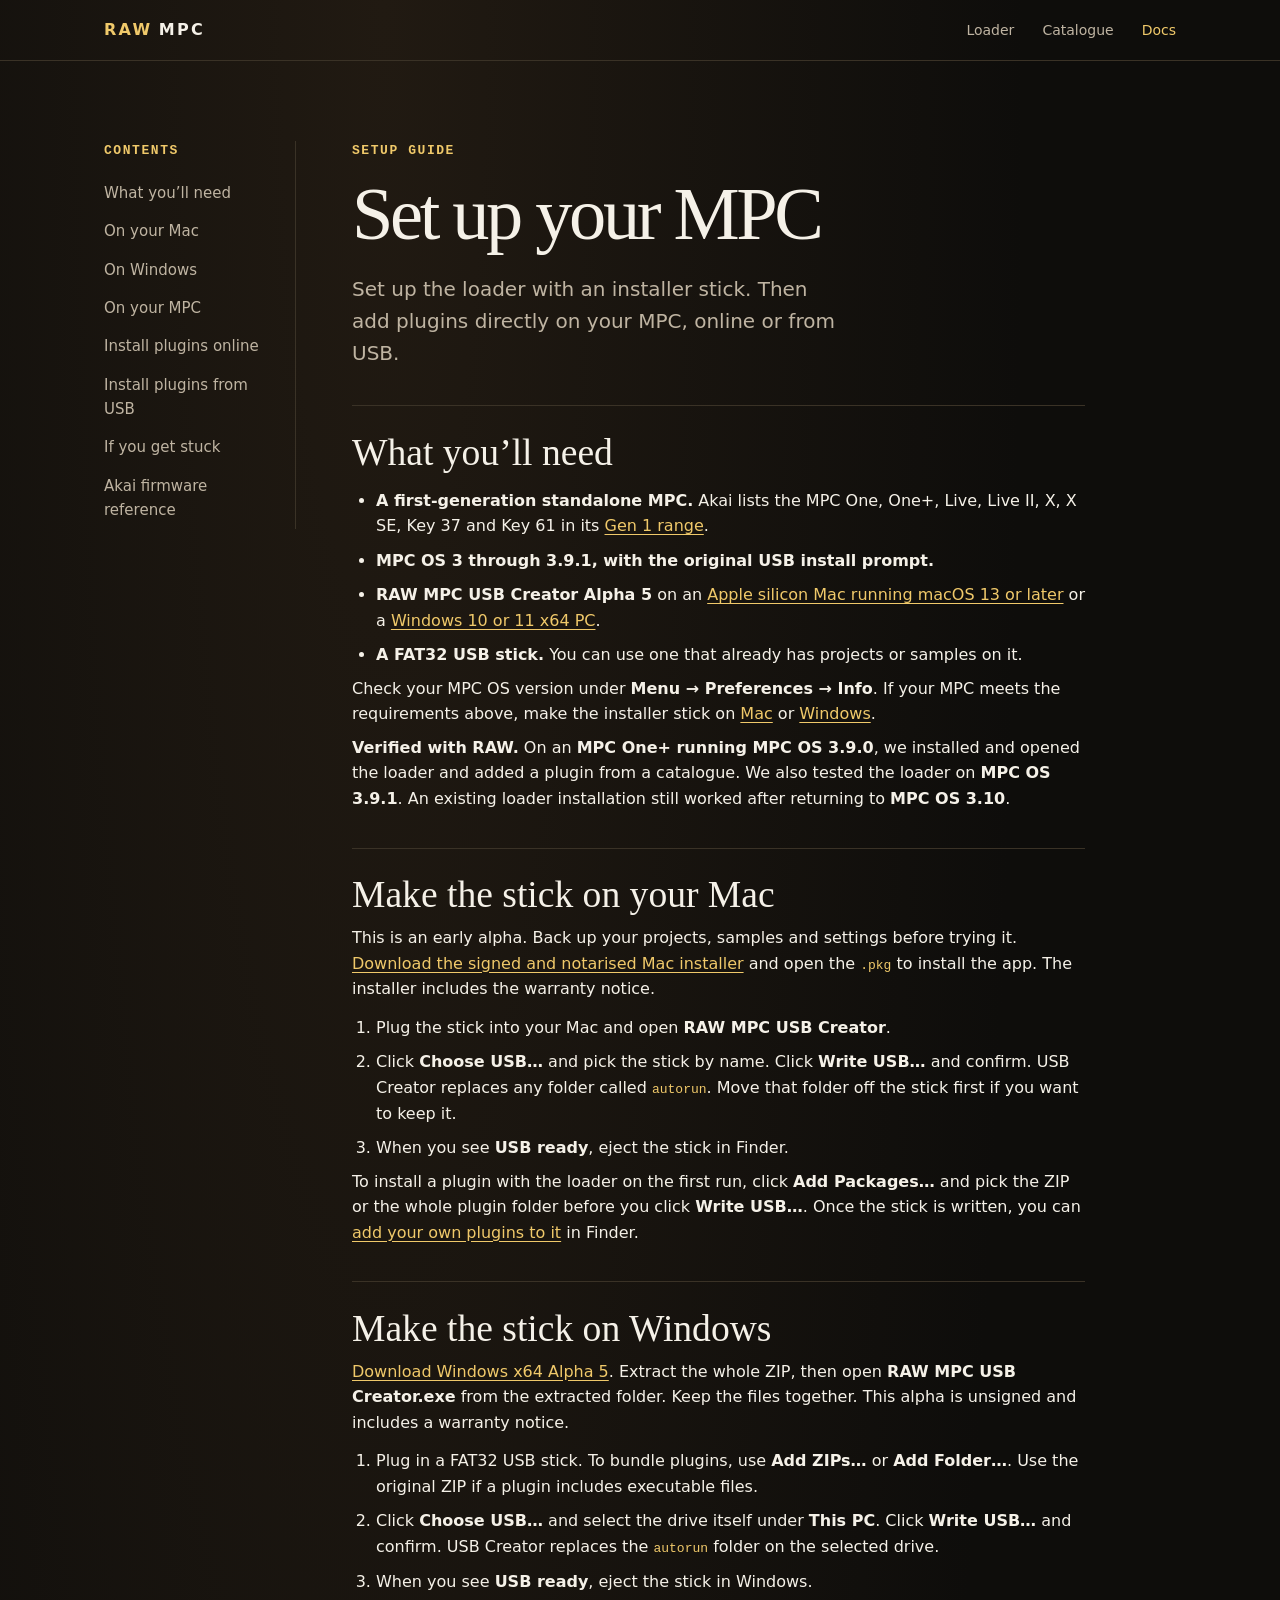
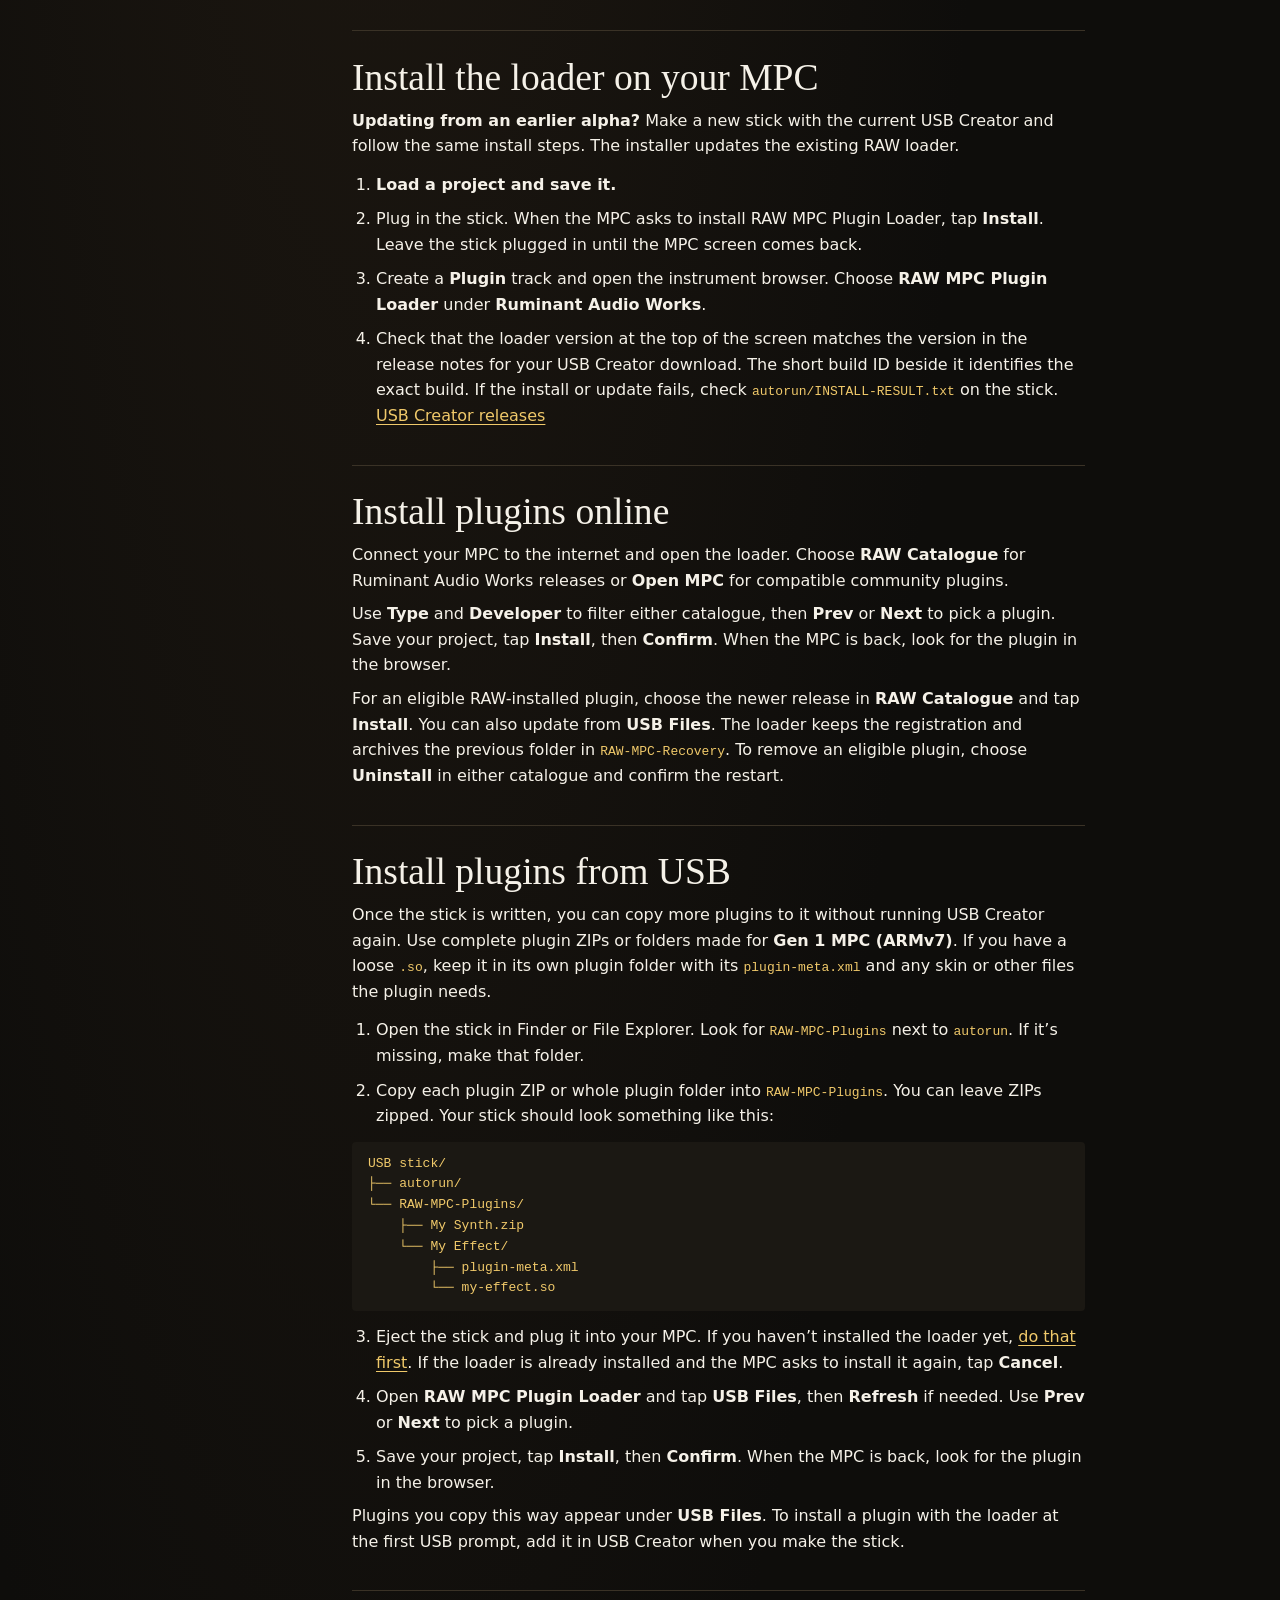
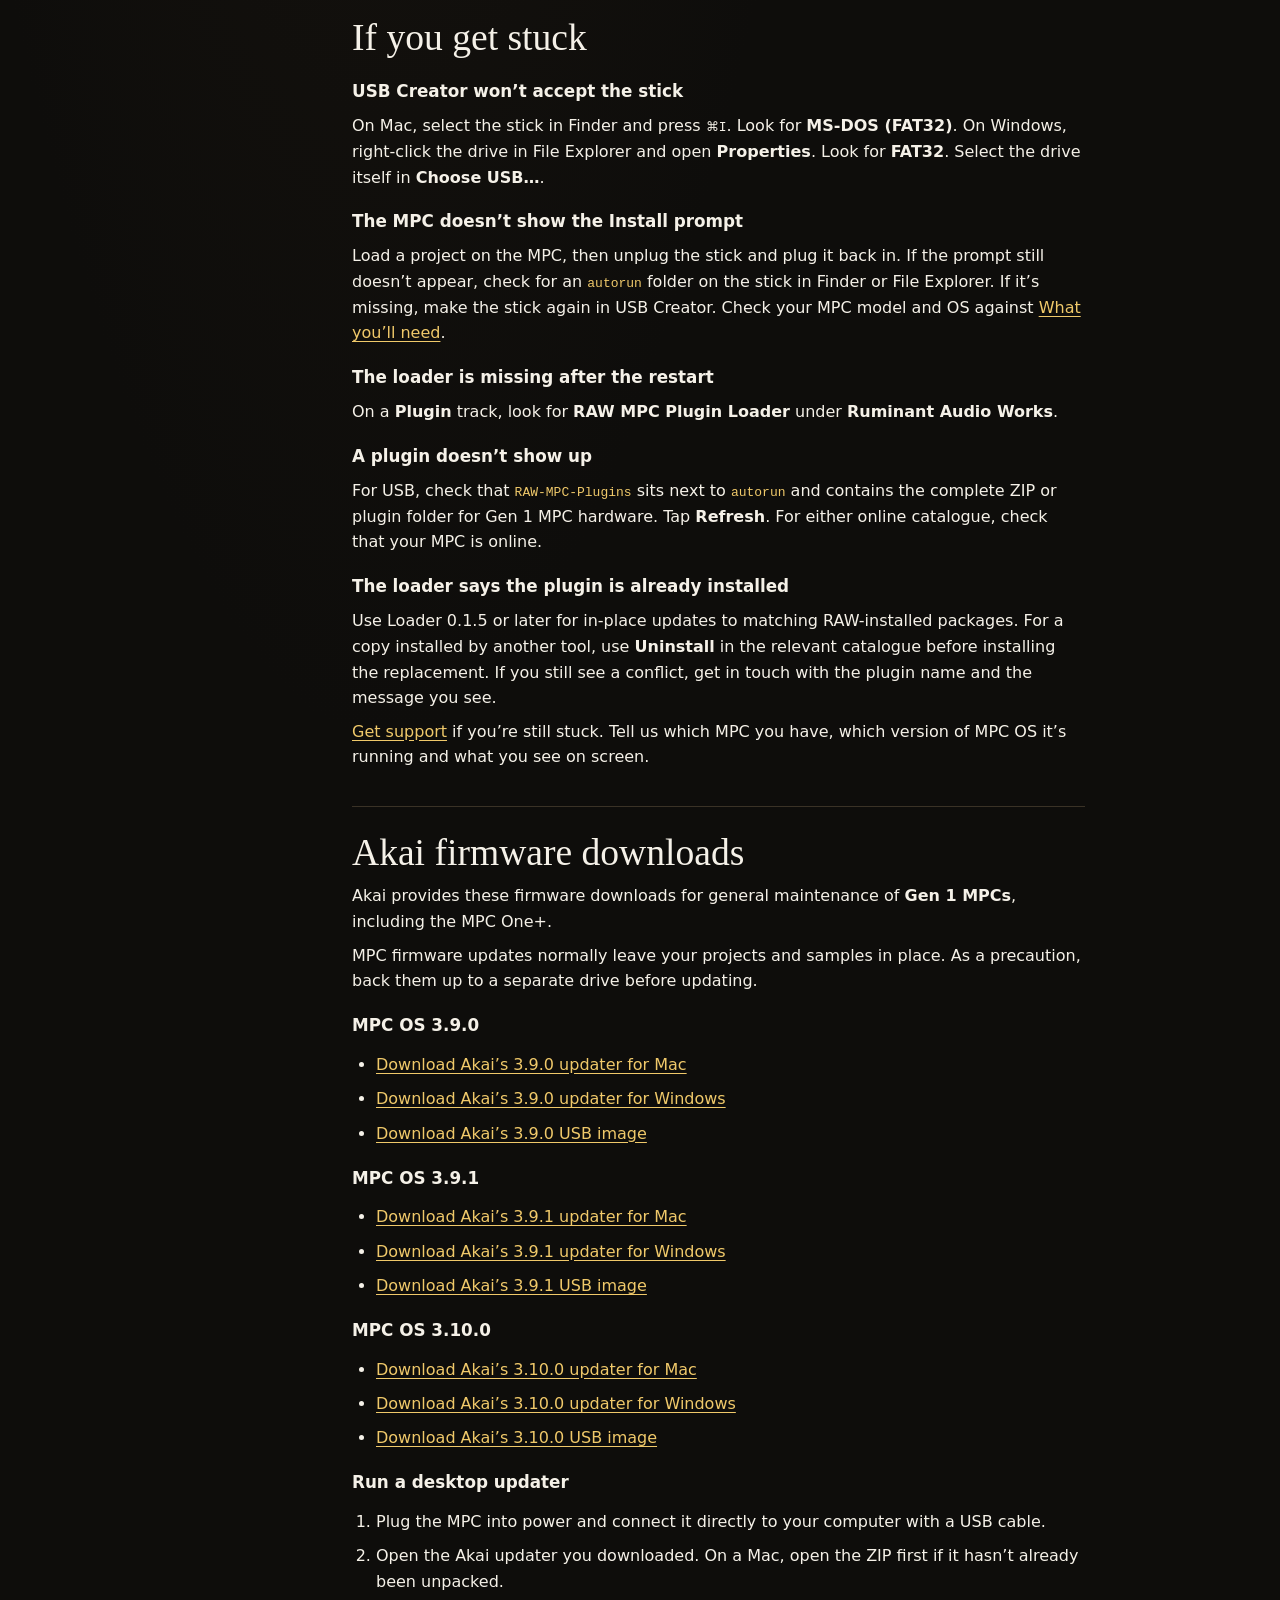
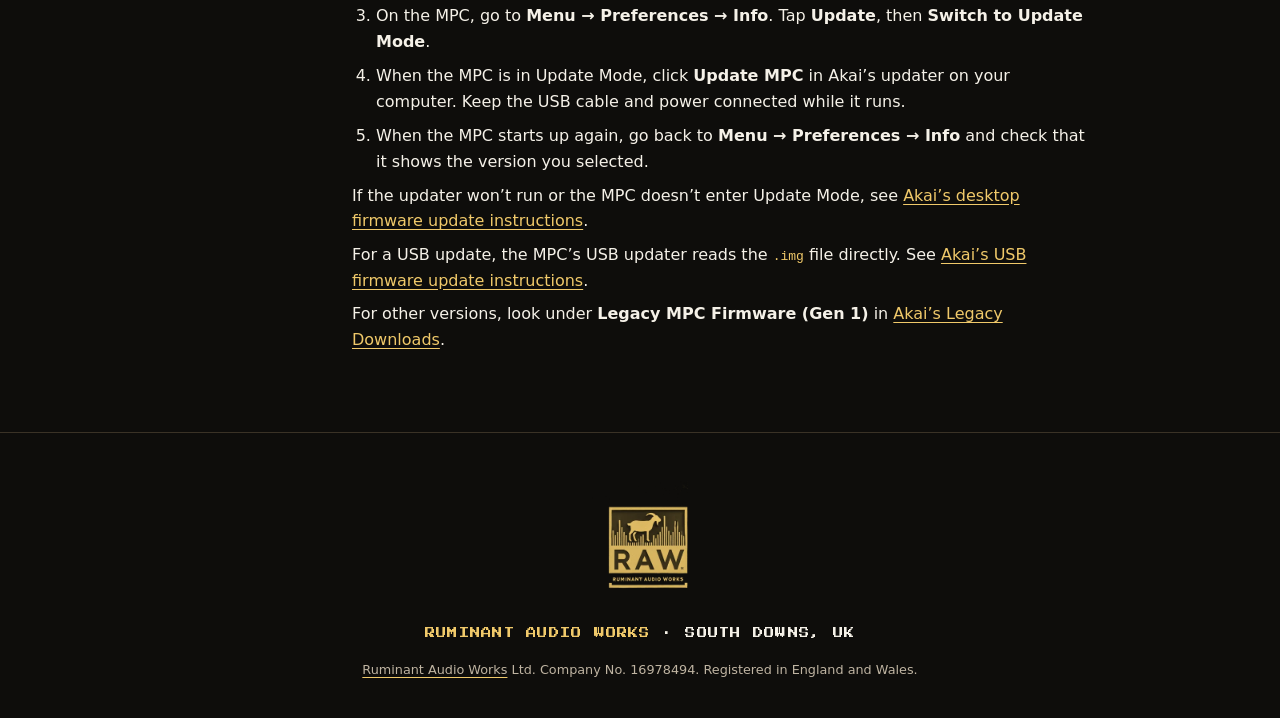
==== docs/index.html @ 54a2736f "Publish USB Creator Alpha 5 and Vintage Vocoder Alpha 3" ====
<!doctype html>
<html lang="en-GB">
<head>
  <meta charset="utf-8">
  <meta name="viewport" content="width=device-width, initial-scale=1">
  <meta name="description" content="Prepare a USB stick, install the RAW MPC Plugin Loader and add plugins on your standalone MPC.">
  <title>MPC Setup Guide · Ruminant Audio Works</title>
  <link rel="stylesheet" href="../styles.css">
</head>
<body>
  <a class="skip-link" href="#main">Skip to content</a>
  <header class="site-header">
    <div class="wrap header-inner">
      <a class="wordmark" href="../" aria-label="RAW MPC home"><span>RAW</span> MPC</a>
      <nav aria-label="Main navigation">
        <a href="../#loader">Loader</a>
        <a href="../#catalogue">Catalogue</a>
        <a href="./" aria-current="page">Docs</a>
      </nav>
    </div>
  </header>

  <main class="wrap guide" id="main" tabindex="-1">
    <header class="guide-intro">
      <p class="eyebrow">Setup guide</p>
      <h1>Set up your MPC</h1>
      <p class="intro-copy">Set up the loader with an installer stick. Then add plugins directly on your MPC, online or from USB.</p>
    </header>

    <nav class="guide-contents" aria-labelledby="contents-title">
      <p class="eyebrow" id="contents-title">Contents</p>
      <ul>
        <li><a href="#before-you-start">What you’ll need</a></li>
        <li><a href="#prepare-usb">On your Mac</a></li>
        <li><a href="#prepare-windows">On Windows</a></li>
        <li><a href="#install-loader">On your MPC</a></li>
        <li><a href="#add-plugins">Install plugins online</a></li>
        <li><a href="#add-own-plugins">Install plugins from USB</a></li>
        <li><a href="#troubleshooting">If you get stuck</a></li>
        <li><a href="#akai-firmware">Akai firmware reference</a></li>
      </ul>
    </nav>

    <div class="guide-content">
      <section class="guide-section" id="before-you-start" aria-labelledby="before-title">
        <h2 id="before-title">What you’ll need</h2>
        <ul>
          <li><strong>A first-generation standalone MPC.</strong> Akai lists the MPC One, One+, Live, Live II, X, X SE, Key 37 and Key 61 in its <a href="https://www.akaipro.com/downloads-and-support/downloads/?legacy=true">Gen 1 range</a>.</li>
          <li><strong>MPC OS 3 through 3.9.1, with the original USB install prompt.</strong></li>
          <li><strong>RAW MPC USB Creator Alpha 5</strong> on an <a href="#prepare-usb">Apple silicon Mac running macOS 13 or later</a> or a <a href="#prepare-windows">Windows 10 or 11 x64 PC</a>.</li>
          <li><strong>A FAT32 USB stick.</strong> You can use one that already has projects or samples on it.</li>
        </ul>
        <p>Check your MPC OS version under <strong>Menu → Preferences → Info</strong>. If your MPC meets the requirements above, make the installer stick on <a href="#prepare-usb">Mac</a> or <a href="#prepare-windows">Windows</a>.</p>
        <p><strong>Verified with RAW.</strong> On an <strong>MPC One+ running MPC OS 3.9.0</strong>, we installed and opened the loader and added a plugin from a catalogue. We also tested the loader on <strong>MPC OS 3.9.1</strong>. An existing loader installation still worked after returning to <strong>MPC OS 3.10</strong>.</p>
      </section>

      <section class="guide-section" id="prepare-usb" aria-labelledby="prepare-title">
        <h2 id="prepare-title">Make the stick on your Mac</h2>
        <p>This is an early alpha. Back up your projects, samples and settings before trying it. <a href="https://github.com/taylormadeapps/raw-mpc-catalogue/releases/download/usb-creator-v0.1.0-alpha.5/RAW-MPC-USB-Creator-0.1.0-alpha.5-macOS-arm64.pkg">Download the signed and notarised Mac installer</a> and open the <code>.pkg</code> to install the app. The installer includes the warranty notice.</p>
        <ol>
          <li>Plug the stick into your Mac and open <strong>RAW MPC USB Creator</strong>.</li>
          <li>Click <strong>Choose USB…</strong> and pick the stick by name. Click <strong>Write USB…</strong> and confirm. USB Creator replaces any folder called <code>autorun</code>. Move that folder off the stick first if you want to keep it.</li>
          <li>When you see <strong>USB ready</strong>, eject the stick in Finder.</li>
        </ol>
        <p>To install a plugin with the loader on the first run, click <strong>Add Packages…</strong> and pick the ZIP or the whole plugin folder before you click <strong>Write USB…</strong>. Once the stick is written, you can <a href="#add-own-plugins">add your own plugins to it</a> in Finder.</p>
      </section>

      <section class="guide-section" id="prepare-windows" aria-labelledby="windows-title">
        <h2 id="windows-title">Make the stick on Windows</h2>
        <p><a href="https://github.com/taylormadeapps/raw-mpc-catalogue/releases/download/usb-creator-v0.1.0-alpha.5/RAW-MPC-USB-Creator-0.1.0-alpha.5-windows-x64.zip">Download Windows x64 Alpha 5</a>. Extract the whole ZIP, then open <strong>RAW MPC USB Creator.exe</strong> from the extracted folder. Keep the files together. This alpha is unsigned and includes a warranty notice.</p>
        <ol>
          <li>Plug in a FAT32 USB stick. To bundle plugins, use <strong>Add ZIPs…</strong> or <strong>Add Folder…</strong>. Use the original ZIP if a plugin includes executable files.</li>
          <li>Click <strong>Choose USB…</strong> and select the drive itself under <strong>This PC</strong>. Click <strong>Write USB…</strong> and confirm. USB Creator replaces the <code>autorun</code> folder on the selected drive.</li>
          <li>When you see <strong>USB ready</strong>, eject the stick in Windows.</li>
        </ol>
      </section>

      <section class="guide-section" id="install-loader" aria-labelledby="install-title">
        <h2 id="install-title">Install the loader on your MPC</h2>
        <p><strong>Updating from an earlier alpha?</strong> Make a new stick with the current USB Creator and follow the same install steps. The installer updates the existing RAW loader.</p>
        <ol>
          <li><strong>Load a project and save it.</strong></li>
          <li>Plug in the stick. When the MPC asks to install RAW MPC Plugin Loader, tap <strong>Install</strong>. Leave the stick plugged in until the MPC screen comes back.</li>
          <li>Create a <strong>Plugin</strong> track and open the instrument browser. Choose <strong>RAW MPC Plugin Loader</strong> under <strong>Ruminant Audio Works</strong>.</li>
          <li>Check that the loader version at the top of the screen matches the version in the release notes for your USB Creator download. The short build ID beside it identifies the exact build. If the install or update fails, check <code>autorun/INSTALL-RESULT.txt</code> on the stick. <a href="https://github.com/taylormadeapps/raw-mpc-catalogue/releases">USB Creator releases</a></li>
        </ol>
      </section>

      <section class="guide-section" id="add-plugins" aria-labelledby="plugins-title">
        <h2 id="plugins-title">Install plugins online</h2>
        <p>Connect your MPC to the internet and open the loader. Choose <strong>RAW Catalogue</strong> for Ruminant Audio Works releases or <strong>Open MPC</strong> for compatible community plugins.</p>
        <p>Use <strong>Type</strong> and <strong>Developer</strong> to filter either catalogue, then <strong>Prev</strong> or <strong>Next</strong> to pick a plugin. Save your project, tap <strong>Install</strong>, then <strong>Confirm</strong>. When the MPC is back, look for the plugin in the browser.</p>
        <p>For an eligible RAW-installed plugin, choose the newer release in <strong>RAW Catalogue</strong> and tap <strong>Install</strong>. You can also update from <strong>USB Files</strong>. The loader keeps the registration and archives the previous folder in <code>RAW-MPC-Recovery</code>. To remove an eligible plugin, choose <strong>Uninstall</strong> in either catalogue and confirm the restart.</p>
      </section>

      <section class="guide-section" id="add-own-plugins" aria-labelledby="own-plugins-title">
        <h2 id="own-plugins-title">Install plugins from USB</h2>
        <p>Once the stick is written, you can copy more plugins to it without running USB Creator again. Use complete plugin ZIPs or folders made for <strong>Gen 1 MPC (ARMv7)</strong>. If you have a loose <code>.so</code>, keep it in its own plugin folder with its <code>plugin-meta.xml</code> and any skin or other files the plugin needs.</p>
        <ol>
          <li>Open the stick in Finder or File Explorer. Look for <code>RAW-MPC-Plugins</code> next to <code>autorun</code>. If it’s missing, make that folder.</li>
          <li>Copy each plugin ZIP or whole plugin folder into <code>RAW-MPC-Plugins</code>. You can leave ZIPs zipped. Your stick should look something like this:</li>
        </ol>
        <pre><code>USB stick/
├── autorun/
└── RAW-MPC-Plugins/
    ├── My Synth.zip
    └── My Effect/
        ├── plugin-meta.xml
        └── my-effect.so</code></pre>
        <ol start="3">
          <li>Eject the stick and plug it into your MPC. If you haven’t installed the loader yet, <a href="#install-loader">do that first</a>. If the loader is already installed and the MPC asks to install it again, tap <strong>Cancel</strong>.</li>
          <li>Open <strong>RAW MPC Plugin Loader</strong> and tap <strong>USB Files</strong>, then <strong>Refresh</strong> if needed. Use <strong>Prev</strong> or <strong>Next</strong> to pick a plugin.</li>
          <li>Save your project, tap <strong>Install</strong>, then <strong>Confirm</strong>. When the MPC is back, look for the plugin in the browser.</li>
        </ol>
        <p>Plugins you copy this way appear under <strong>USB Files</strong>. To install a plugin with the loader at the first USB prompt, add it in USB Creator when you make the stick.</p>
      </section>

      <section class="guide-section" id="troubleshooting" aria-labelledby="troubleshooting-title">
        <h2 id="troubleshooting-title">If you get stuck</h2>
        <h3>USB Creator won’t accept the stick</h3>
        <p>On Mac, select the stick in Finder and press <kbd>⌘I</kbd>. Look for <strong>MS-DOS (FAT32)</strong>. On Windows, right-click the drive in File Explorer and open <strong>Properties</strong>. Look for <strong>FAT32</strong>. Select the drive itself in <strong>Choose USB…</strong>.</p>
        <h3>The MPC doesn’t show the Install prompt</h3>
        <p>Load a project on the MPC, then unplug the stick and plug it back in. If the prompt still doesn’t appear, check for an <code>autorun</code> folder on the stick in Finder or File Explorer. If it’s missing, make the stick again in USB Creator. Check your MPC model and OS against <a href="#before-you-start">What you’ll need</a>.</p>
        <h3>The loader is missing after the restart</h3>
        <p>On a <strong>Plugin</strong> track, look for <strong>RAW MPC Plugin Loader</strong> under <strong>Ruminant Audio Works</strong>.</p>
        <h3>A plugin doesn’t show up</h3>
        <p>For USB, check that <code>RAW-MPC-Plugins</code> sits next to <code>autorun</code> and contains the complete ZIP or plugin folder for Gen 1 MPC hardware. Tap <strong>Refresh</strong>. For either online catalogue, check that your MPC is online.</p>
        <h3>The loader says the plugin is already installed</h3>
        <p>Use Loader 0.1.5 or later for in-place updates to matching RAW-installed packages. For a copy installed by another tool, use <strong>Uninstall</strong> in the relevant catalogue before installing the replacement. If you still see a conflict, get in touch with the plugin name and the message you see.</p>
        <p><a href="../#community">Get support</a> if you’re still stuck. Tell us which MPC you have, which version of MPC OS it’s running and what you see on screen.</p>
      </section>

      <section class="guide-section" id="akai-firmware" aria-labelledby="firmware-title">
        <h2 id="firmware-title">Akai firmware downloads</h2>
        <p>Akai provides these firmware downloads for general maintenance of <strong>Gen 1 MPCs</strong>, including the MPC One+.</p>
        <p>MPC firmware updates normally leave your projects and samples in place. As a precaution, back them up to a separate drive before updating.</p>

        <h3>MPC OS 3.9.0</h3>
        <ul>
          <li><a href="https://cdn.inmusicbrands.com/Software/15JM26PSBC/MPC%20%28Gen%201%29%203.9.0%20Updater.app.zip">Download Akai’s 3.9.0 updater for Mac</a></li>
          <li><a href="https://cdn.inmusicbrands.com/Software/15JM26PSBC/MPC%20%28Gen%201%29%203.9.0%20Updater.exe">Download Akai’s 3.9.0 updater for Windows</a></li>
          <li><a href="https://cdn.inmusicbrands.com/Software/15JM26PSBC/MPC-3.9.0-Gen1-update.img">Download Akai’s 3.9.0 USB image</a></li>
        </ul>

        <h3 id="firmware-3-9-1">MPC OS 3.9.1</h3>
        <ul>
          <li><a href="https://cdn.inmusicbrands.com/Software/MPC/MVSU391APC/MPC%20%28Gen%201%29%203.9.1%20Updater.app.zip">Download Akai’s 3.9.1 updater for Mac</a></li>
          <li><a href="https://cdn.inmusicbrands.com/Software/MPC/MVSU391APC/MPC%20%28Gen%201%29%203.9.1%20Updater.exe">Download Akai’s 3.9.1 updater for Windows</a></li>
          <li><a href="https://cdn.inmusicbrands.com/Software/MPC/MVSU391APC/MPC-3.9.1-Gen1-update.img">Download Akai’s 3.9.1 USB image</a></li>
        </ul>

        <h3 id="firmware-3-10-0">MPC OS 3.10.0</h3>
        <ul>
          <li><a href="https://cdn.inmusicbrands.com/Software/M310PCFIN26OCT/MPC%20%28Gen%201%29%203.10.0%20Updater.app.zip">Download Akai’s 3.10.0 updater for Mac</a></li>
          <li><a href="https://cdn.inmusicbrands.com/Software/M310PCFIN26OCT/MPC%20%28Gen%201%29%203.10.0%20Updater.exe">Download Akai’s 3.10.0 updater for Windows</a></li>
          <li><a href="https://cdn.inmusicbrands.com/Software/M310PCFIN26OCT/MPC-3.10.0-Gen1-update.img">Download Akai’s 3.10.0 USB image</a></li>
        </ul>

        <h3>Run a desktop updater</h3>
        <ol>
          <li>Plug the MPC into power and connect it directly to your computer with a USB cable.</li>
          <li>Open the Akai updater you downloaded. On a Mac, open the ZIP first if it hasn’t already been unpacked.</li>
          <li>On the MPC, go to <strong>Menu → Preferences → Info</strong>. Tap <strong>Update</strong>, then <strong>Switch to Update Mode</strong>.</li>
          <li>When the MPC is in Update Mode, click <strong>Update MPC</strong> in Akai’s updater on your computer. Keep the USB cable and power connected while it runs.</li>
          <li>When the MPC starts up again, go back to <strong>Menu → Preferences → Info</strong> and check that it shows the version you selected.</li>
        </ol>
        <p>If the updater won’t run or the MPC doesn’t enter Update Mode, see <a href="https://support.akaipro.com/en/support/solutions/articles/69000816160-akai-pro-mpc-firmware-update-walkthrough#Updating-with-PC-or-Mac">Akai’s desktop firmware update instructions</a>.</p>
        <p>For a USB update, the MPC’s USB updater reads the <code>.img</code> file directly. See <a href="https://support.akaipro.com/en/support/solutions/articles/69000816160-akai-pro-mpc-firmware-update-walkthrough#Updating-with-a-USB-Drive">Akai’s USB firmware update instructions</a>.</p>
        <p>For other versions, look under <strong>Legacy MPC Firmware (Gen 1)</strong> in <a href="https://www.akaipro.com/downloads-and-support/downloads/?legacy=true">Akai’s Legacy Downloads</a>.</p>
      </section>
    </div>
  </main>

  <footer class="site-footer">
    <div class="wrap">
      <a class="footer-mark" href="https://taype.ruminantaudioworks.com/ruminant-audio-works/" aria-label="Ruminant Audio Works about page">
        <img src="../assets/raw-logo.webp" alt="" width="240" height="295" loading="lazy" decoding="async">
      </a>
      <p class="footer-wordmark"><a href="https://taype.ruminantaudioworks.com/ruminant-audio-works/">Ruminant Audio Works</a> <span aria-hidden="true">·</span> South Downs, UK</p>
      <p class="footer-copy"><a href="https://taype.ruminantaudioworks.com/ruminant-audio-works/">Ruminant Audio Works</a> Ltd. Company No. 16978494. Registered in England and Wales.</p>
    </div>
  </footer>
</body>
</html>
---- styles.css ----
@font-face {
  font-family: "Press Start 2P";
  src: url("./assets/press-start-2p-latin.woff2") format("woff2");
  font-display: swap;
}

:root {
  color-scheme: dark;
  --background: #0e0d0b;
  --ink: #f5f1e8;
  --muted: #bfb4a2;
  --accent: #f0c96a;
  --accent-hover: #ffe2a2;
  --divider: #3a3226;
  --community-panel: #1b1813;
  --pixel-font: "Press Start 2P", monospace;
  --gutter: clamp(1.25rem, 4vw, 3rem);
  --content-width: 67rem;
  font-family: system-ui, sans-serif;
  line-height: 1.6;
}

* { box-sizing: border-box; }

body {
  margin: 0;
  color: var(--ink);
  background: radial-gradient(ellipse at 30% 0%, #211a12 0, transparent 40rem), var(--background);
}

h1, h2, h3, p { margin: 0; }
a { color: inherit; }
a:focus-visible { outline: 2px solid var(--accent); outline-offset: 4px; }

.wrap {
  width: min(calc(100% - 2 * var(--gutter)), var(--content-width));
  margin-inline: auto;
}

.skip-link {
  position: absolute;
  inset: 0 auto auto var(--gutter);
  z-index: 1;
  padding: 0.65rem 1rem;
  color: var(--background);
  background: var(--accent);
  transform: translateY(-150%);
}

.skip-link:focus { transform: translateY(0.5rem); }
.site-header { border-bottom: 1px solid var(--divider); }

.header-inner, .header-inner nav {
  display: flex;
  flex-wrap: wrap;
  align-items: center;
}

.header-inner { justify-content: space-between; gap: 0.25rem 1rem; padding-block: 0.5rem; }
.header-inner nav { gap: clamp(0.75rem, 3vw, 1.75rem); }

.header-inner a {
  display: inline-flex;
  align-items: center;
  min-height: 2.75rem;
  text-decoration: none;
}

.header-inner a:hover { text-decoration: underline; }

.wordmark {
  gap: 0.4rem;
  font-weight: 800;
  letter-spacing: 0.14em;
}

.wordmark span, .eyebrow { color: var(--accent); }
.header-inner nav a { color: var(--muted); font-size: 0.875rem; }
.intro { padding-block: clamp(3rem, 8vw, 6rem) clamp(3rem, 7vw, 5rem); }

.eyebrow {
  font-family: ui-monospace, monospace;
  font-size: 0.8125rem;
  font-weight: 650;
  letter-spacing: 0.12em;
  text-transform: uppercase;
}

h1, h2 { font-family: Georgia, "Times New Roman", serif; font-weight: 400; }

h1 {
  margin-block: 0.8rem 1.25rem;
  font-size: clamp(2.75rem, 8.3vw, 6.5rem);
  line-height: 0.97;
  letter-spacing: -0.045em;
}

.intro-copy { max-width: 31rem; color: var(--muted); font-size: clamp(1rem, 2vw, 1.25rem); }

.primary-link {
  display: inline-flex;
  align-items: center;
  gap: 0.85rem;
  min-height: 3rem;
  margin-top: 1.5rem;
  padding: 0.6rem 1rem;
  border-radius: 0.25rem;
  background: var(--accent);
  color: var(--background);
  font-weight: 700;
  text-decoration: none;
}

.primary-link:hover { background: var(--accent-hover); }

.release, .acknowledgement {
  display: grid;
  grid-template-columns: clamp(8rem, 18vw, 13rem) minmax(0, 1fr) 10rem;
  align-items: baseline;
  gap: 0.6rem clamp(1.25rem, 4vw, 3rem);
  padding-block: 1.65rem;
  border-top: 1px solid var(--divider);
  scroll-margin-top: 1rem;
}

h2 { font-size: clamp(1.65rem, 3.5vw, 2.6rem); line-height: 1.14; }
.release h2 + p { max-width: 39ch; margin-top: 0.5rem; color: var(--muted); }
.release-status { color: var(--muted); font-size: 0.8125rem; text-align: right; }
.release-status a { color: var(--accent); text-underline-offset: 0.2em; }

.acknowledgement > div { grid-column: 2 / -1; }
.acknowledgement h2 ~ p { max-width: 65ch; margin-top: 0.75rem; color: var(--muted); }
.acknowledgement-links { display: flex; flex-wrap: wrap; gap: 0 1.5rem; margin: 0.5rem 0 0; padding: 0; list-style: none; }

.text-link, .guide a { color: var(--accent); text-underline-offset: 0.2em; }
.text-link:hover, .guide a:hover { color: var(--accent-hover); }
.text-link { display: inline-block; margin-top: 0.6rem; }
nav a[aria-current="page"] { color: var(--accent); }

.guide {
  display: grid;
  grid-template-columns: minmax(10rem, 12rem) minmax(0, 1fr);
  grid-template-areas: "contents intro" "contents article";
  align-items: start;
  column-gap: clamp(1.5rem, 5vw, 3.5rem);
  padding-block: clamp(2.5rem, 7vw, 5rem);
}

.guide-intro { grid-area: intro; }
.guide-content { grid-area: article; max-width: 72ch; }
.guide-intro h1 { font-size: clamp(2.75rem, 7vw, 4.65rem); line-height: 1.06; }
.guide-contents {
  grid-area: contents;
  position: sticky;
  top: 1.5rem;
  max-height: calc(100vh - 3rem);
  overflow-y: auto;
  padding-inline-end: 1.25rem;
  border-inline-end: 1px solid var(--divider);
}

.guide-contents ul {
  margin: 0.75rem 0 0;
  padding: 0;
  list-style: none;
}

.guide-contents a {
  display: block;
  padding-block: 0.45rem;
  color: var(--muted);
  font-size: 0.9375rem;
  text-decoration: none;
}
.guide-contents a:hover { text-decoration: underline; }
.guide-contents a:focus-visible { outline-offset: -2px; }
.guide-section { margin-top: 2.25rem; padding-top: 1.6rem; border-top: 1px solid var(--divider); scroll-margin-top: 1rem; }
.guide-section h2 { font-size: clamp(1.65rem, 4vw, 2.35rem); }
.guide-section h3 { margin-top: 1.15rem; font-size: 1.05rem; }
.guide-section p { margin-top: 0.5rem; }
.guide-section :is(ol, ul) { margin: 0.8rem 0 0; padding-inline-start: 1.5rem; }
.guide-section li + li { margin-top: 0.55rem; }
.guide-section code { color: var(--accent); overflow-wrap: anywhere; }
.guide-section pre { margin: 0.8rem 0 0; padding: 0.75rem 1rem; overflow-x: auto; background: var(--community-panel); border-radius: 0.25rem; }

.community { padding-block: clamp(3rem, 7vw, 5rem); text-align: center; }

.community h2 {
  color: var(--accent);
  font-family: var(--pixel-font);
  font-size: clamp(1.05rem, 2.5vw, 1.8rem);
  line-height: 1.8;
  text-wrap: balance;
}

.community-grid {
  display: grid;
  grid-template-columns: repeat(2, minmax(0, 1fr));
  gap: 1.5rem;
  margin-top: 2rem;
}

.community-card {
  padding: clamp(1.25rem, 3vw, 2rem);
  border: 1px solid var(--divider);
  border-radius: 0.375rem;
  background: var(--community-panel);
}

.community-card h3 { font-size: 1.1rem; }
.community-card p { margin-top: 0.75rem; color: var(--muted); }

.community-links {
  display: flex;
  flex-wrap: wrap;
  justify-content: center;
  gap: 0.25rem 1.25rem;
  margin-top: 1rem;
}

.community-links a {
  display: inline-flex;
  align-items: center;
  gap: 0.4rem;
  min-height: 2.75rem;
  font-weight: 600;
}

.community a, .footer-wordmark a { color: var(--accent); text-decoration: none; }
.community a:hover, .footer-wordmark a:hover { color: var(--accent-hover); text-decoration: underline; }

.site-footer {
  padding-block: 3rem 2.5rem;
  border-top: 1px solid var(--divider);
  text-align: center;
}

.footer-mark { display: inline-block; }
.footer-mark img { display: block; width: 6rem; height: auto; }

.footer-wordmark {
  margin-top: 1rem;
  font-family: var(--pixel-font);
  font-size: 0.65rem;
  line-height: 2;
  letter-spacing: 0.12em;
  text-transform: uppercase;
  text-wrap: balance;
}

.footer-copy { margin-top: 1rem; color: var(--muted); font-size: 0.8rem; }
.footer-copy a { text-decoration-color: var(--accent); text-underline-offset: 0.2em; }

@media (max-width: 48rem) {
  .guide {
    grid-template-columns: minmax(0, 1fr);
    grid-template-areas: "intro" "contents" "article";
    row-gap: 1.25rem;
  }
  .guide-contents { position: static; max-height: none; overflow: visible; padding-inline-end: 0; border-inline-end: 0; }
  .guide-contents ul { display: grid; grid-template-columns: repeat(auto-fit, minmax(min(100%, 12rem), 1fr)); gap: 0 1rem; }
  .guide-content .guide-section:first-child { margin-top: 0; }
}

@media (max-width: 42rem) {
  .release, .acknowledgement { grid-template-columns: minmax(0, 1fr); }
  .acknowledgement > div { grid-column: auto; }
  .release-status { text-align: left; }
  .community-grid { grid-template-columns: minmax(0, 1fr); }
}
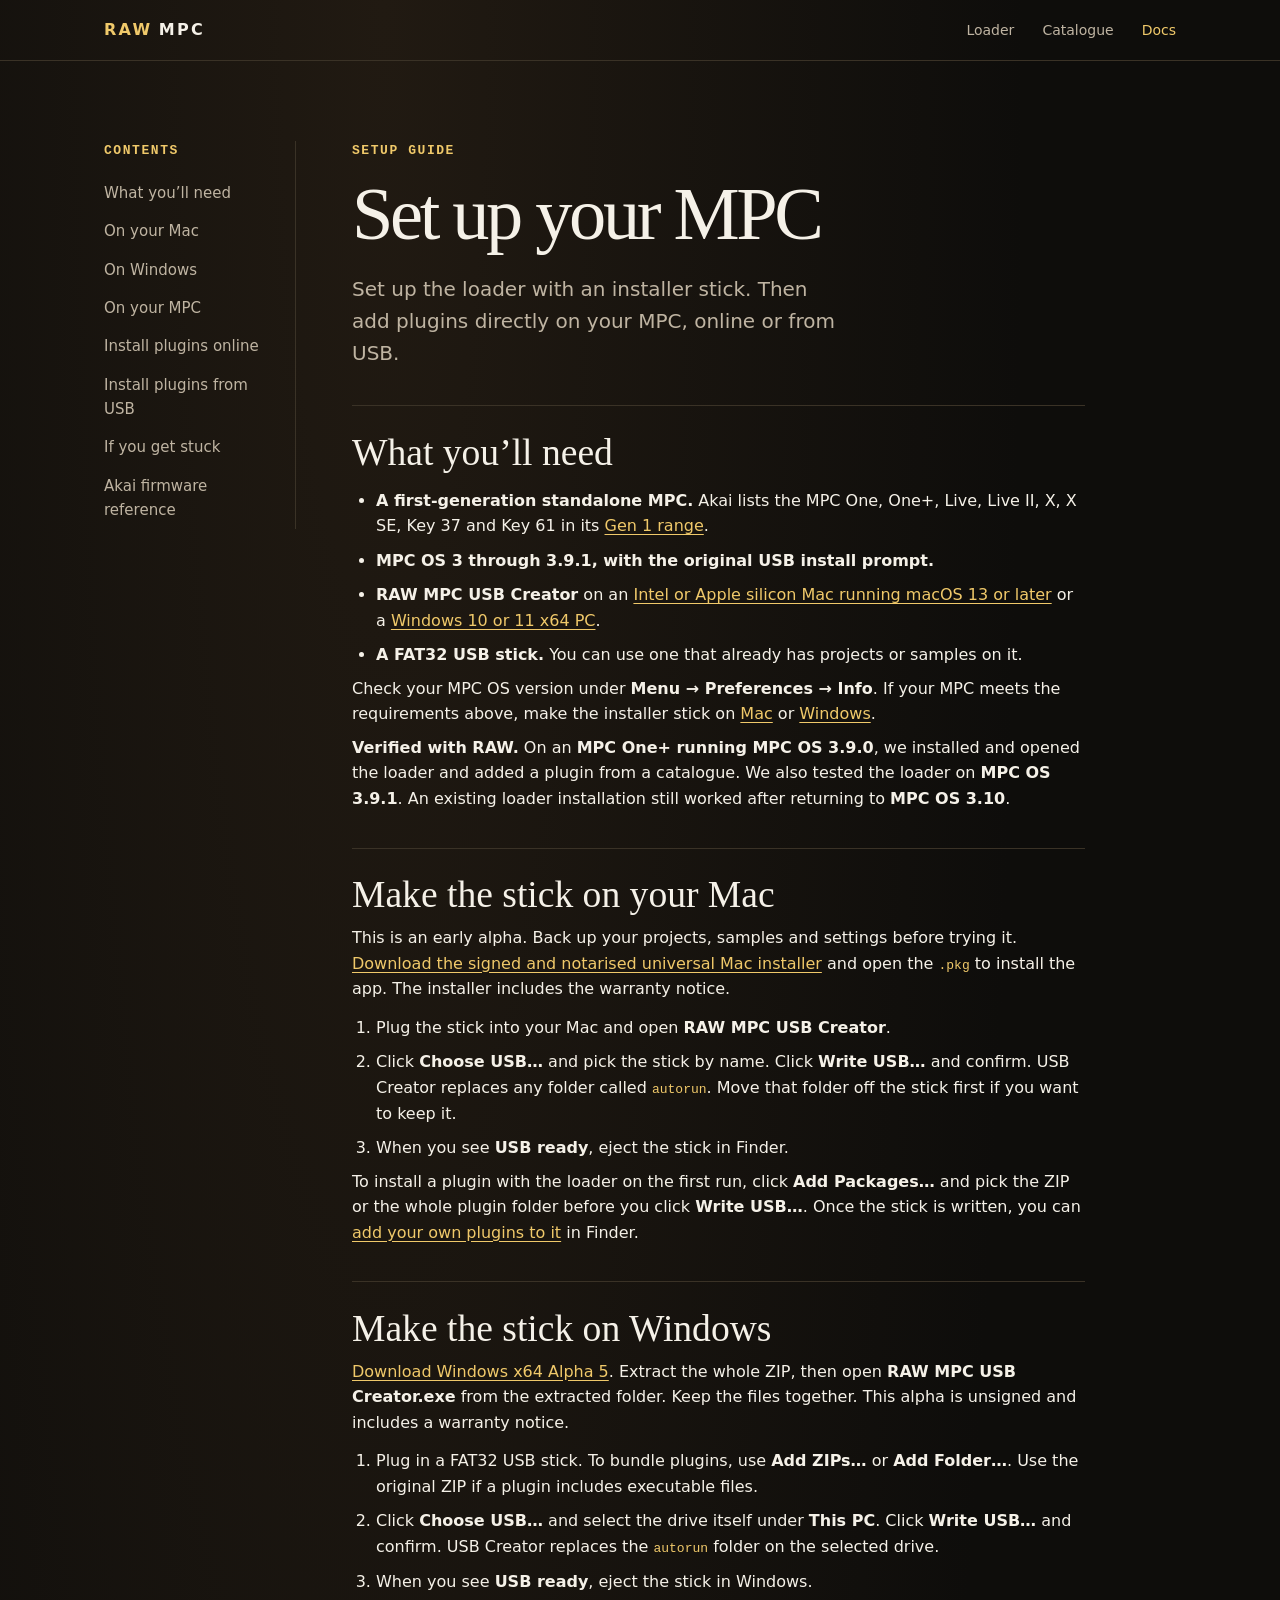
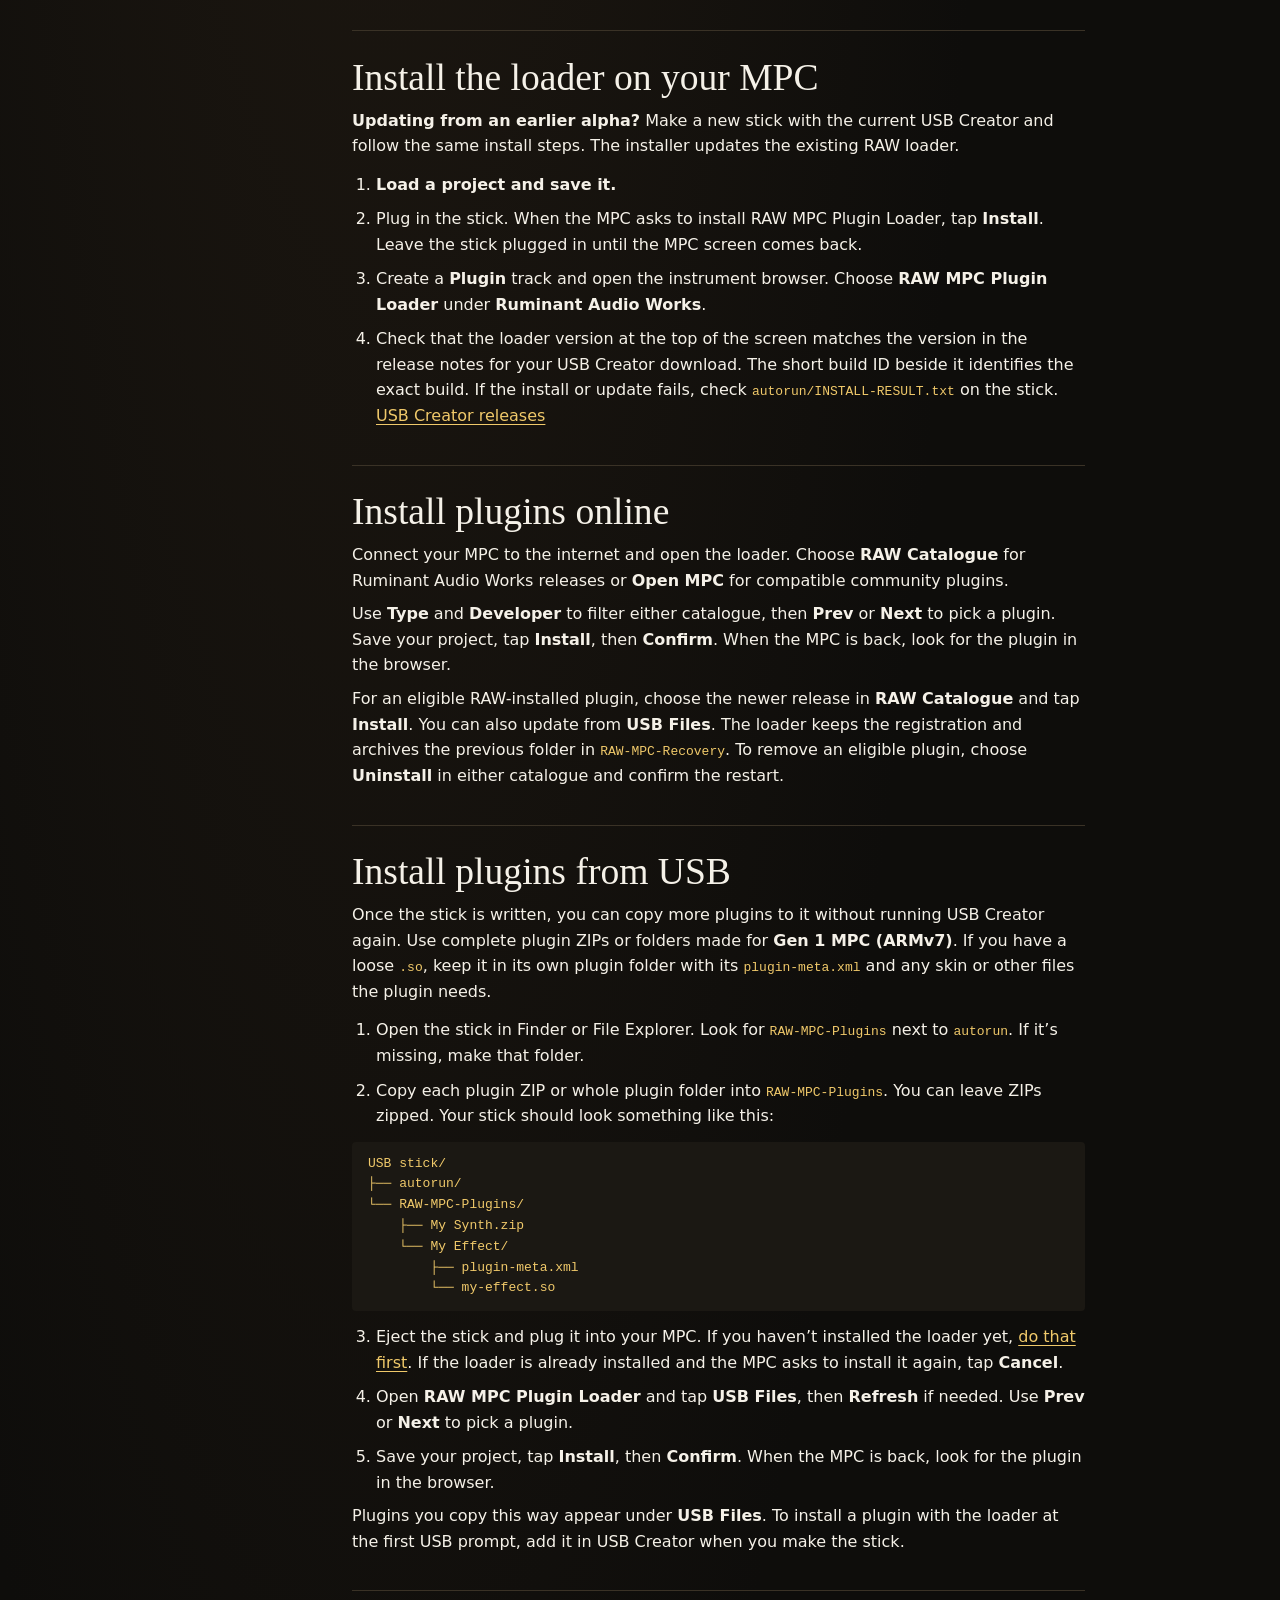
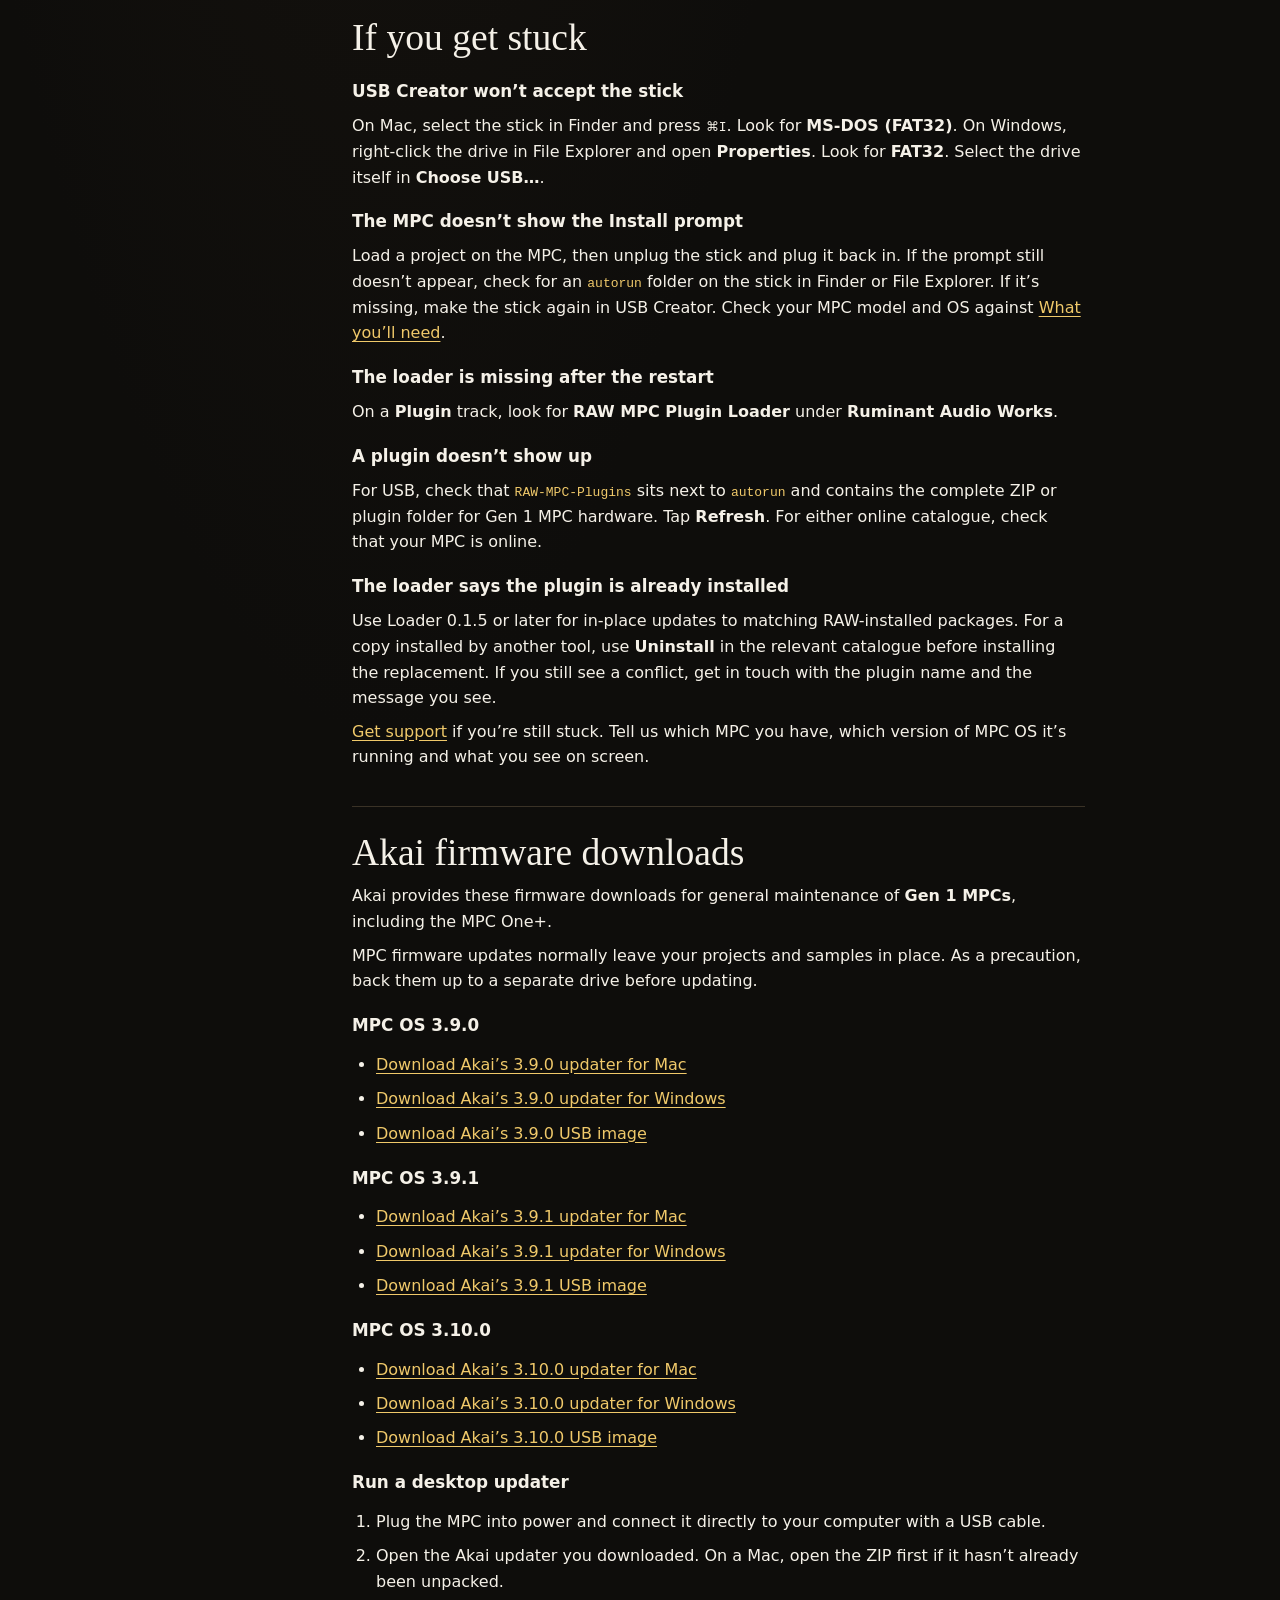
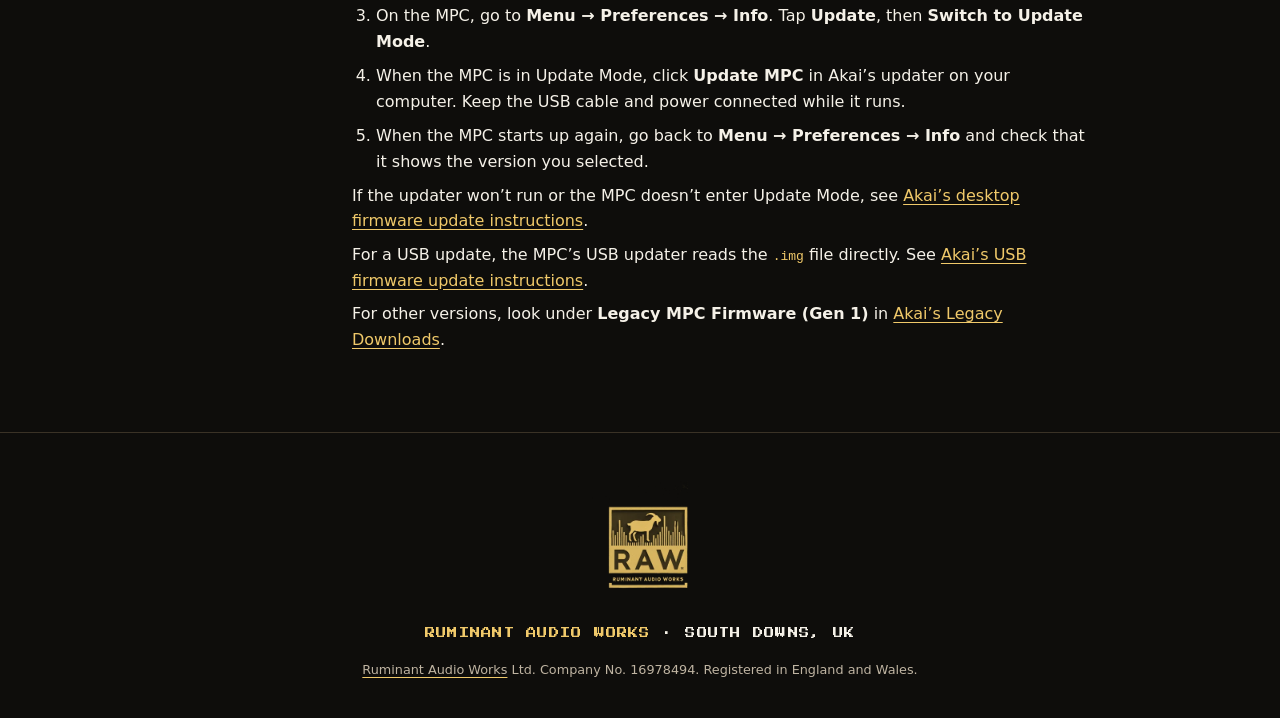
==== commit d7f17310: "Publish universal Mac installer and clarify Vocoder version" ====
--- a/docs/index.html
+++ b/docs/index.html
@@ -47,7 +47,7 @@
         <ul>
           <li><strong>A first-generation standalone MPC.</strong> Akai lists the MPC One, One+, Live, Live II, X, X SE, Key 37 and Key 61 in its <a href="https://www.akaipro.com/downloads-and-support/downloads/?legacy=true">Gen 1 range</a>.</li>
           <li><strong>MPC OS 3 through 3.9.1, with the original USB install prompt.</strong></li>
-          <li><strong>RAW MPC USB Creator Alpha 5</strong> on an <a href="#prepare-usb">Apple silicon Mac running macOS 13 or later</a> or a <a href="#prepare-windows">Windows 10 or 11 x64 PC</a>.</li>
+          <li><strong>RAW MPC USB Creator</strong> on an <a href="#prepare-usb">Intel or Apple silicon Mac running macOS 13 or later</a> or a <a href="#prepare-windows">Windows 10 or 11 x64 PC</a>.</li>
           <li><strong>A FAT32 USB stick.</strong> You can use one that already has projects or samples on it.</li>
         </ul>
         <p>Check your MPC OS version under <strong>Menu → Preferences → Info</strong>. If your MPC meets the requirements above, make the installer stick on <a href="#prepare-usb">Mac</a> or <a href="#prepare-windows">Windows</a>.</p>
@@ -56,7 +56,7 @@
 
       <section class="guide-section" id="prepare-usb" aria-labelledby="prepare-title">
         <h2 id="prepare-title">Make the stick on your Mac</h2>
-        <p>This is an early alpha. Back up your projects, samples and settings before trying it. <a href="https://github.com/taylormadeapps/raw-mpc-catalogue/releases/download/usb-creator-v0.1.0-alpha.5/RAW-MPC-USB-Creator-0.1.0-alpha.5-macOS-arm64.pkg">Download the signed and notarised Mac installer</a> and open the <code>.pkg</code> to install the app. The installer includes the warranty notice.</p>
+        <p>This is an early alpha. Back up your projects, samples and settings before trying it. <a href="https://github.com/taylormadeapps/raw-mpc-catalogue/releases/download/usb-creator-v0.1.0-alpha.5/RAW-MPC-USB-Creator-0.1.0-alpha.5-macOS-universal.pkg">Download the signed and notarised universal Mac installer</a> and open the <code>.pkg</code> to install the app. The installer includes the warranty notice.</p>
         <ol>
           <li>Plug the stick into your Mac and open <strong>RAW MPC USB Creator</strong>.</li>
           <li>Click <strong>Choose USB…</strong> and pick the stick by name. Click <strong>Write USB…</strong> and confirm. USB Creator replaces any folder called <code>autorun</code>. Move that folder off the stick first if you want to keep it.</li>
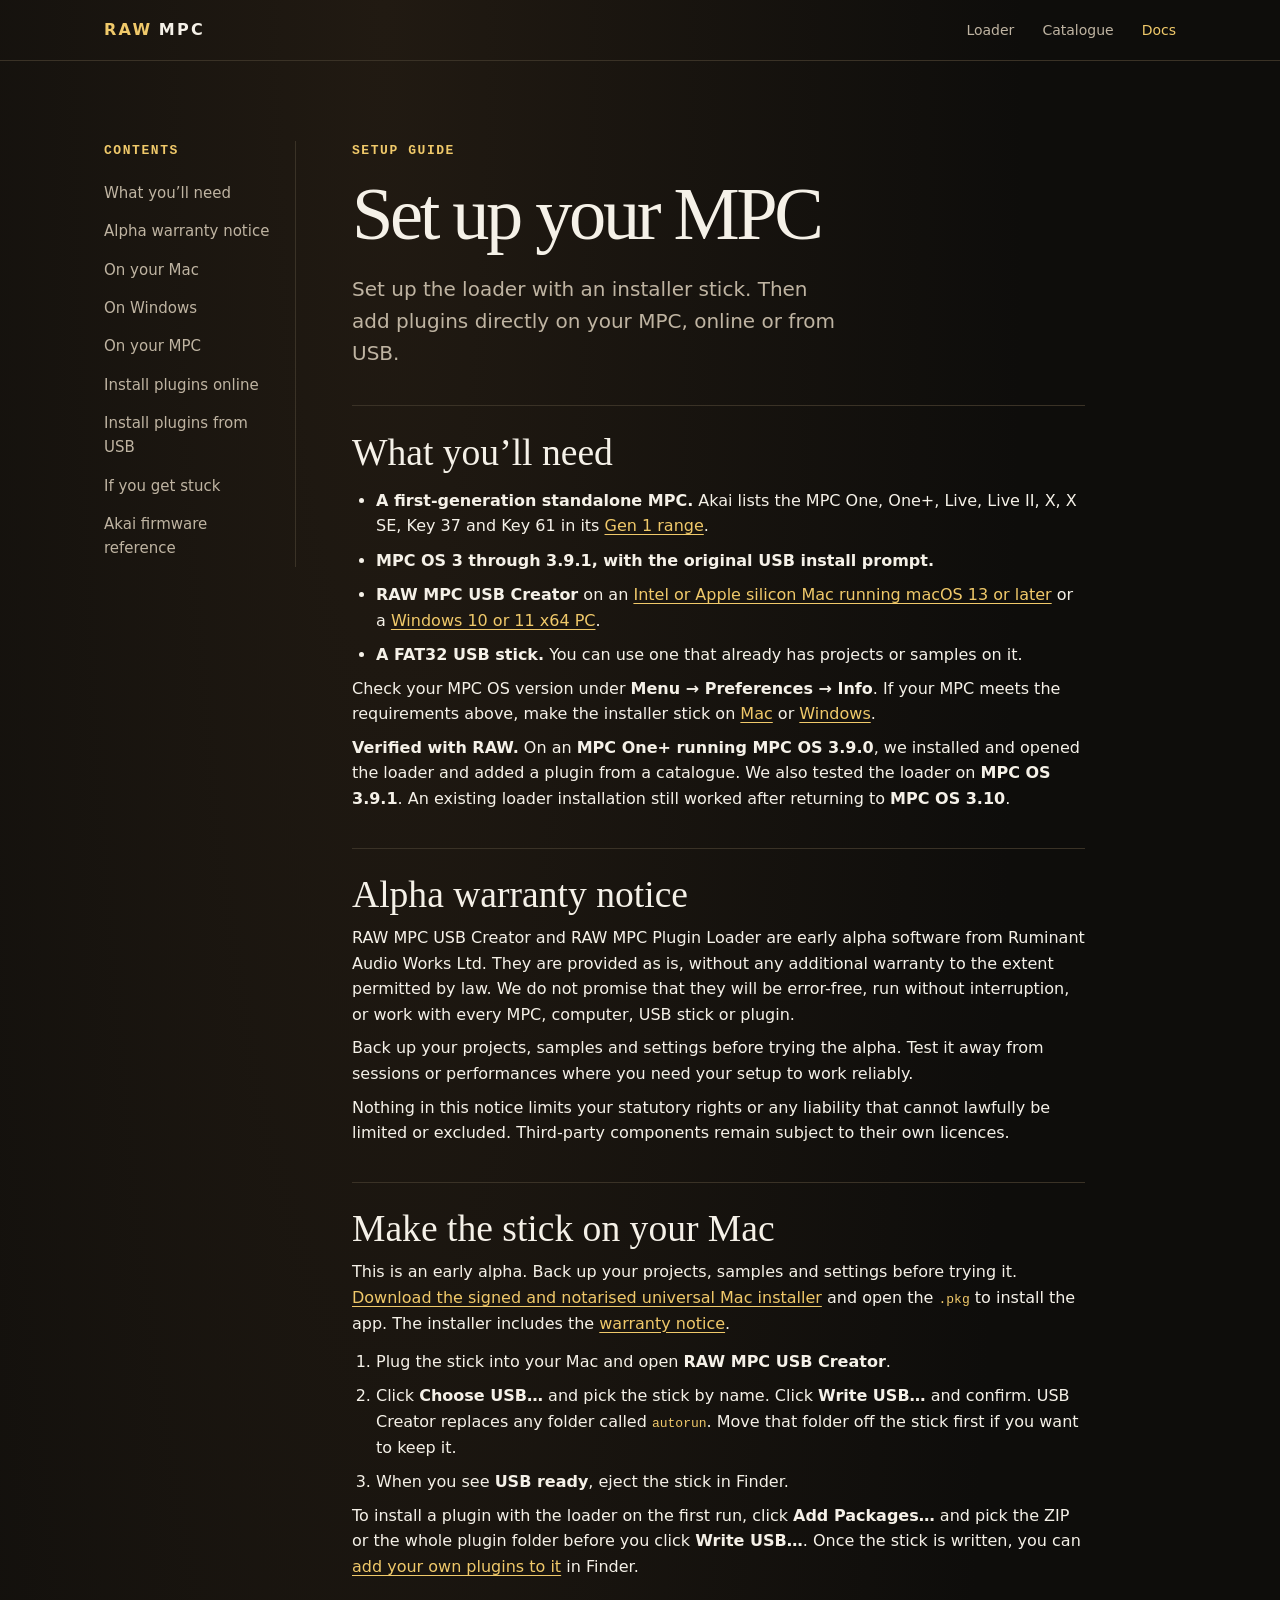
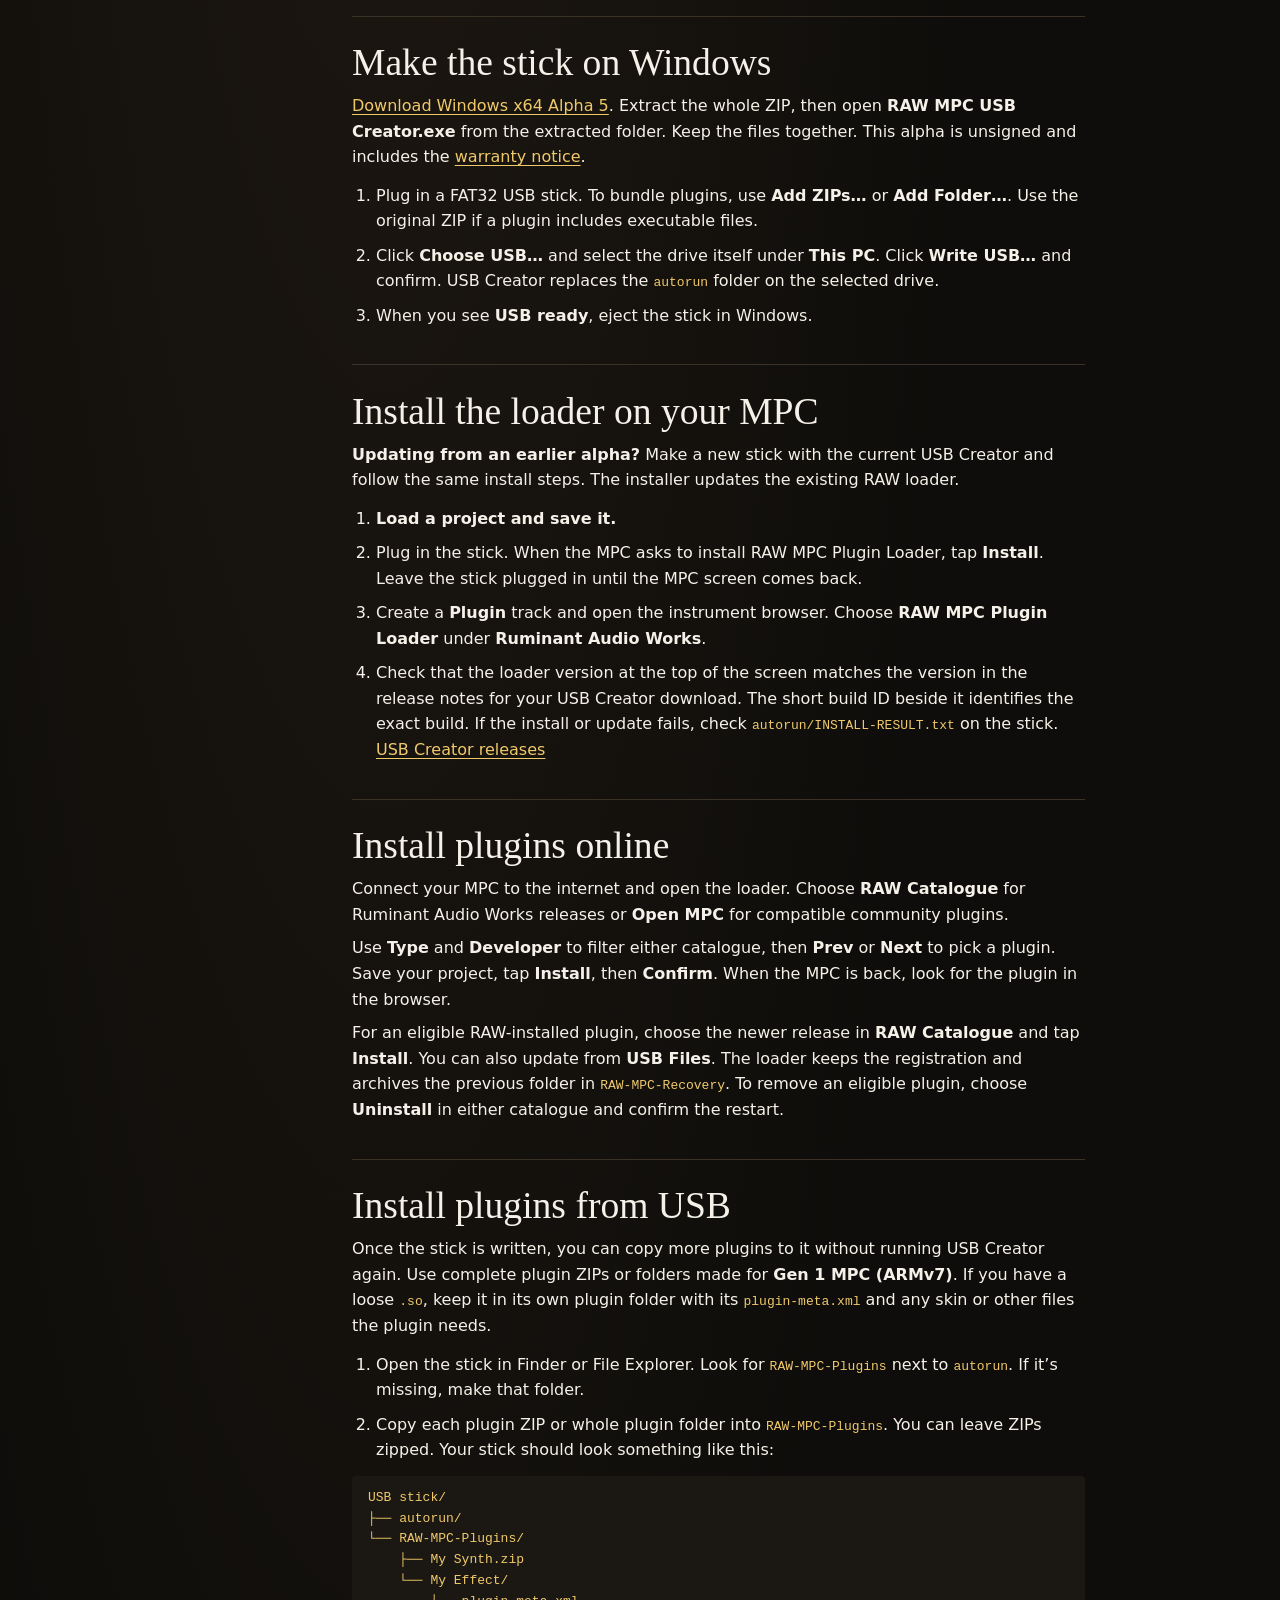
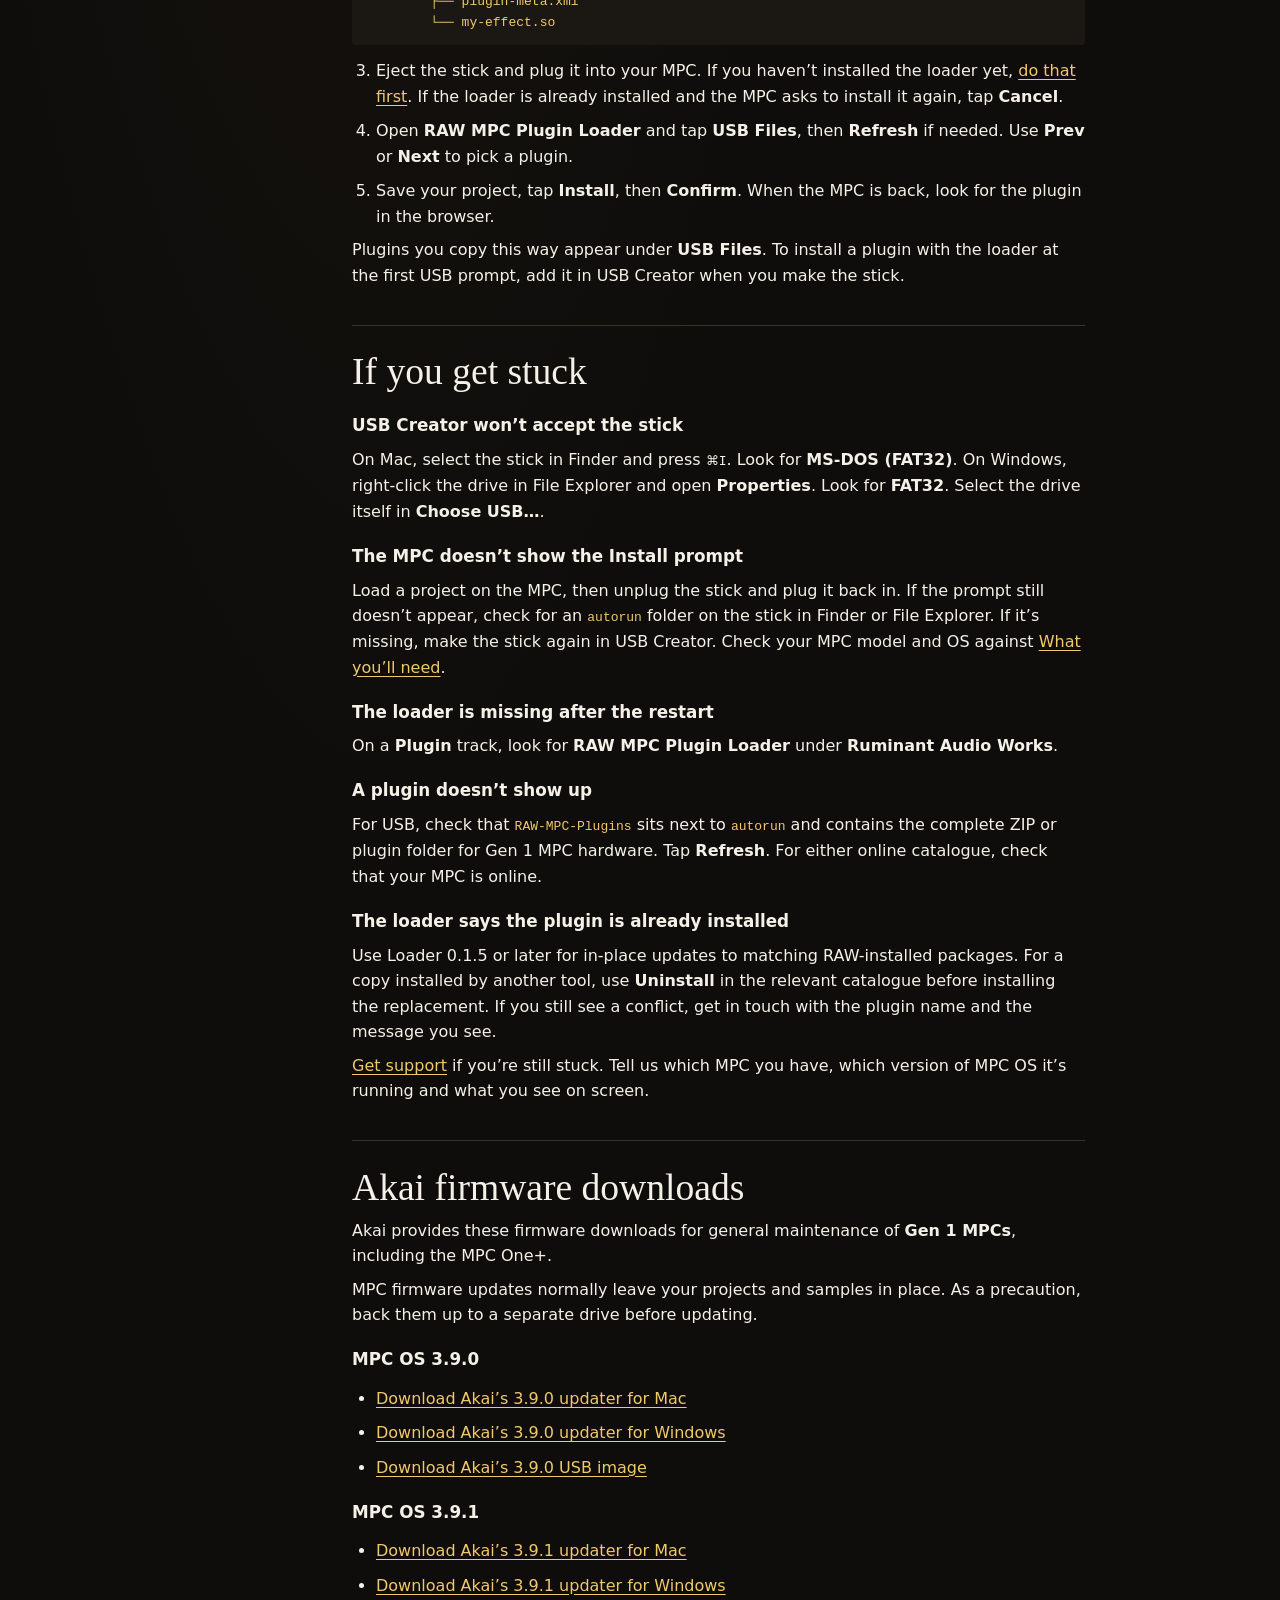
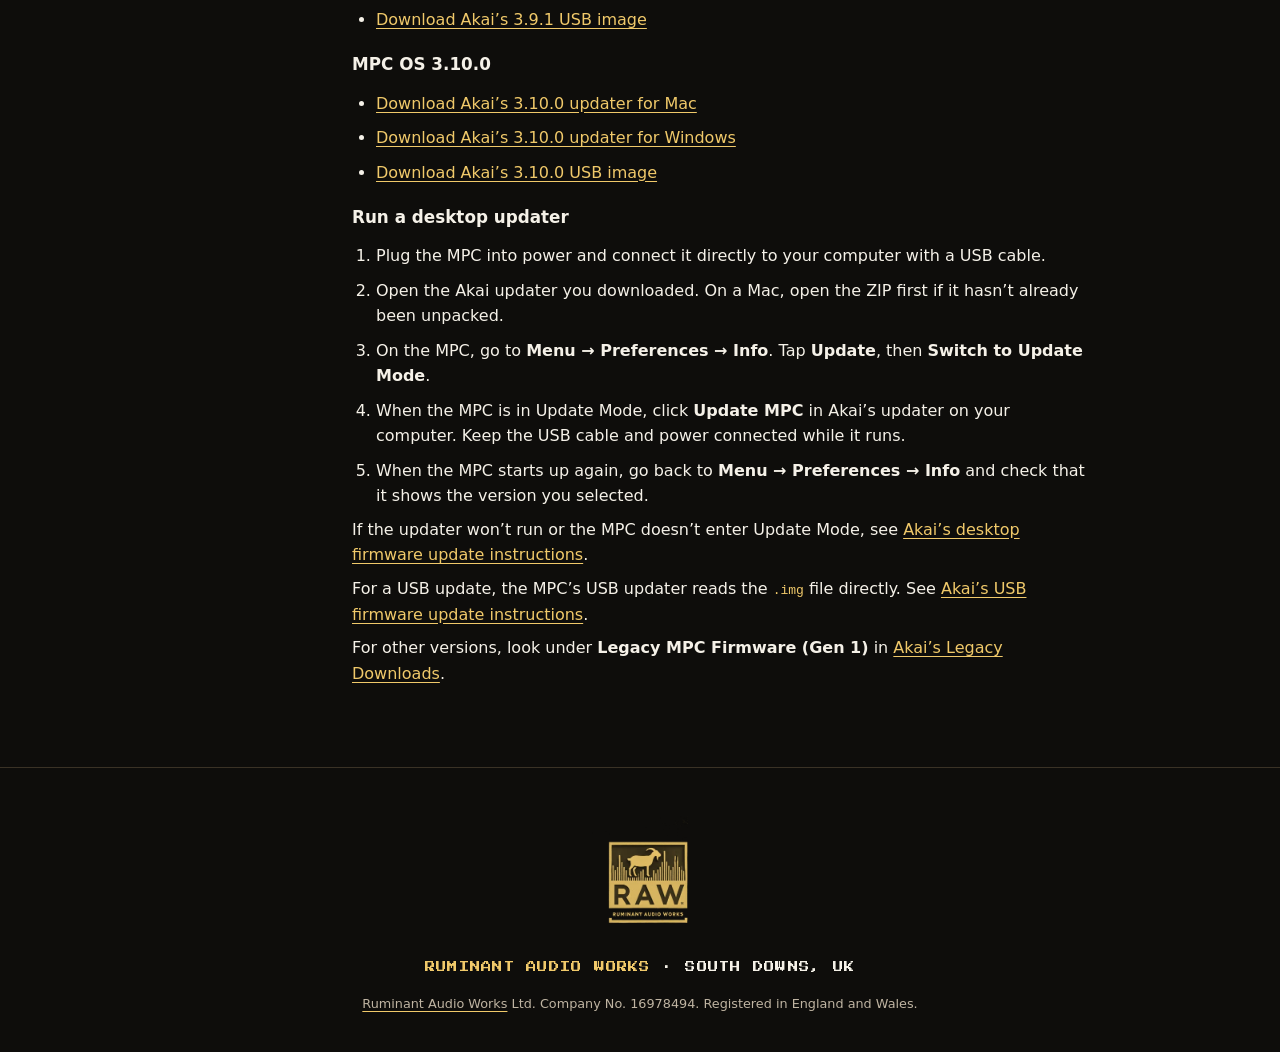
==== commit 4f7d1391: "Add alpha warranty notice and RAW product links" ====
--- a/docs/index.html
+++ b/docs/index.html
@@ -31,6 +31,7 @@
       <p class="eyebrow" id="contents-title">Contents</p>
       <ul>
         <li><a href="#before-you-start">What you’ll need</a></li>
+        <li><a href="#alpha-warranty">Alpha warranty notice</a></li>
         <li><a href="#prepare-usb">On your Mac</a></li>
         <li><a href="#prepare-windows">On Windows</a></li>
         <li><a href="#install-loader">On your MPC</a></li>
@@ -54,9 +55,16 @@
         <p><strong>Verified with RAW.</strong> On an <strong>MPC One+ running MPC OS 3.9.0</strong>, we installed and opened the loader and added a plugin from a catalogue. We also tested the loader on <strong>MPC OS 3.9.1</strong>. An existing loader installation still worked after returning to <strong>MPC OS 3.10</strong>.</p>
       </section>
 
+      <section class="guide-section" id="alpha-warranty" aria-labelledby="warranty-title">
+        <h2 id="warranty-title">Alpha warranty notice</h2>
+        <p>RAW MPC USB Creator and RAW MPC Plugin Loader are early alpha software from Ruminant Audio Works Ltd. They are provided as is, without any additional warranty to the extent permitted by law. We do not promise that they will be error-free, run without interruption, or work with every MPC, computer, USB stick or plugin.</p>
+        <p>Back up your projects, samples and settings before trying the alpha. Test it away from sessions or performances where you need your setup to work reliably.</p>
+        <p>Nothing in this notice limits your statutory rights or any liability that cannot lawfully be limited or excluded. Third-party components remain subject to their own licences.</p>
+      </section>
+
       <section class="guide-section" id="prepare-usb" aria-labelledby="prepare-title">
         <h2 id="prepare-title">Make the stick on your Mac</h2>
-        <p>This is an early alpha. Back up your projects, samples and settings before trying it. <a href="https://github.com/taylormadeapps/raw-mpc-catalogue/releases/download/usb-creator-v0.1.0-alpha.5/RAW-MPC-USB-Creator-0.1.0-alpha.5-macOS-universal.pkg">Download the signed and notarised universal Mac installer</a> and open the <code>.pkg</code> to install the app. The installer includes the warranty notice.</p>
+        <p>This is an early alpha. Back up your projects, samples and settings before trying it. <a href="https://github.com/taylormadeapps/raw-mpc-catalogue/releases/download/usb-creator-v0.1.0-alpha.5/RAW-MPC-USB-Creator-0.1.0-alpha.5-macOS-universal.pkg">Download the signed and notarised universal Mac installer</a> and open the <code>.pkg</code> to install the app. The installer includes the <a href="#alpha-warranty">warranty notice</a>.</p>
         <ol>
           <li>Plug the stick into your Mac and open <strong>RAW MPC USB Creator</strong>.</li>
           <li>Click <strong>Choose USB…</strong> and pick the stick by name. Click <strong>Write USB…</strong> and confirm. USB Creator replaces any folder called <code>autorun</code>. Move that folder off the stick first if you want to keep it.</li>
@@ -67,7 +75,7 @@
 
       <section class="guide-section" id="prepare-windows" aria-labelledby="windows-title">
         <h2 id="windows-title">Make the stick on Windows</h2>
-        <p><a href="https://github.com/taylormadeapps/raw-mpc-catalogue/releases/download/usb-creator-v0.1.0-alpha.5/RAW-MPC-USB-Creator-0.1.0-alpha.5-windows-x64.zip">Download Windows x64 Alpha 5</a>. Extract the whole ZIP, then open <strong>RAW MPC USB Creator.exe</strong> from the extracted folder. Keep the files together. This alpha is unsigned and includes a warranty notice.</p>
+        <p><a href="https://github.com/taylormadeapps/raw-mpc-catalogue/releases/download/usb-creator-v0.1.0-alpha.5/RAW-MPC-USB-Creator-0.1.0-alpha.5-windows-x64.zip">Download Windows x64 Alpha 5</a>. Extract the whole ZIP, then open <strong>RAW MPC USB Creator.exe</strong> from the extracted folder. Keep the files together. This alpha is unsigned and includes the <a href="#alpha-warranty">warranty notice</a>.</p>
         <ol>
           <li>Plug in a FAT32 USB stick. To bundle plugins, use <strong>Add ZIPs…</strong> or <strong>Add Folder…</strong>. Use the original ZIP if a plugin includes executable files.</li>
           <li>Click <strong>Choose USB…</strong> and select the drive itself under <strong>This PC</strong>. Click <strong>Write USB…</strong> and confirm. USB Creator replaces the <code>autorun</code> folder on the selected drive.</li>
--- a/styles.css
+++ b/styles.css
@@ -127,6 +127,8 @@
 .release h2 + p { max-width: 39ch; margin-top: 0.5rem; color: var(--muted); }
 .release-status { color: var(--muted); font-size: 0.8125rem; text-align: right; }
 .release-status a { color: var(--accent); text-underline-offset: 0.2em; }
+.taype-preview { align-self: start; }
+.taype-preview img { display: block; max-width: 100%; height: auto; margin-block-end: 0.35rem; }
 
 .acknowledgement > div { grid-column: 2 / -1; }
 .acknowledgement h2 ~ p { max-width: 65ch; margin-top: 0.75rem; color: var(--muted); }
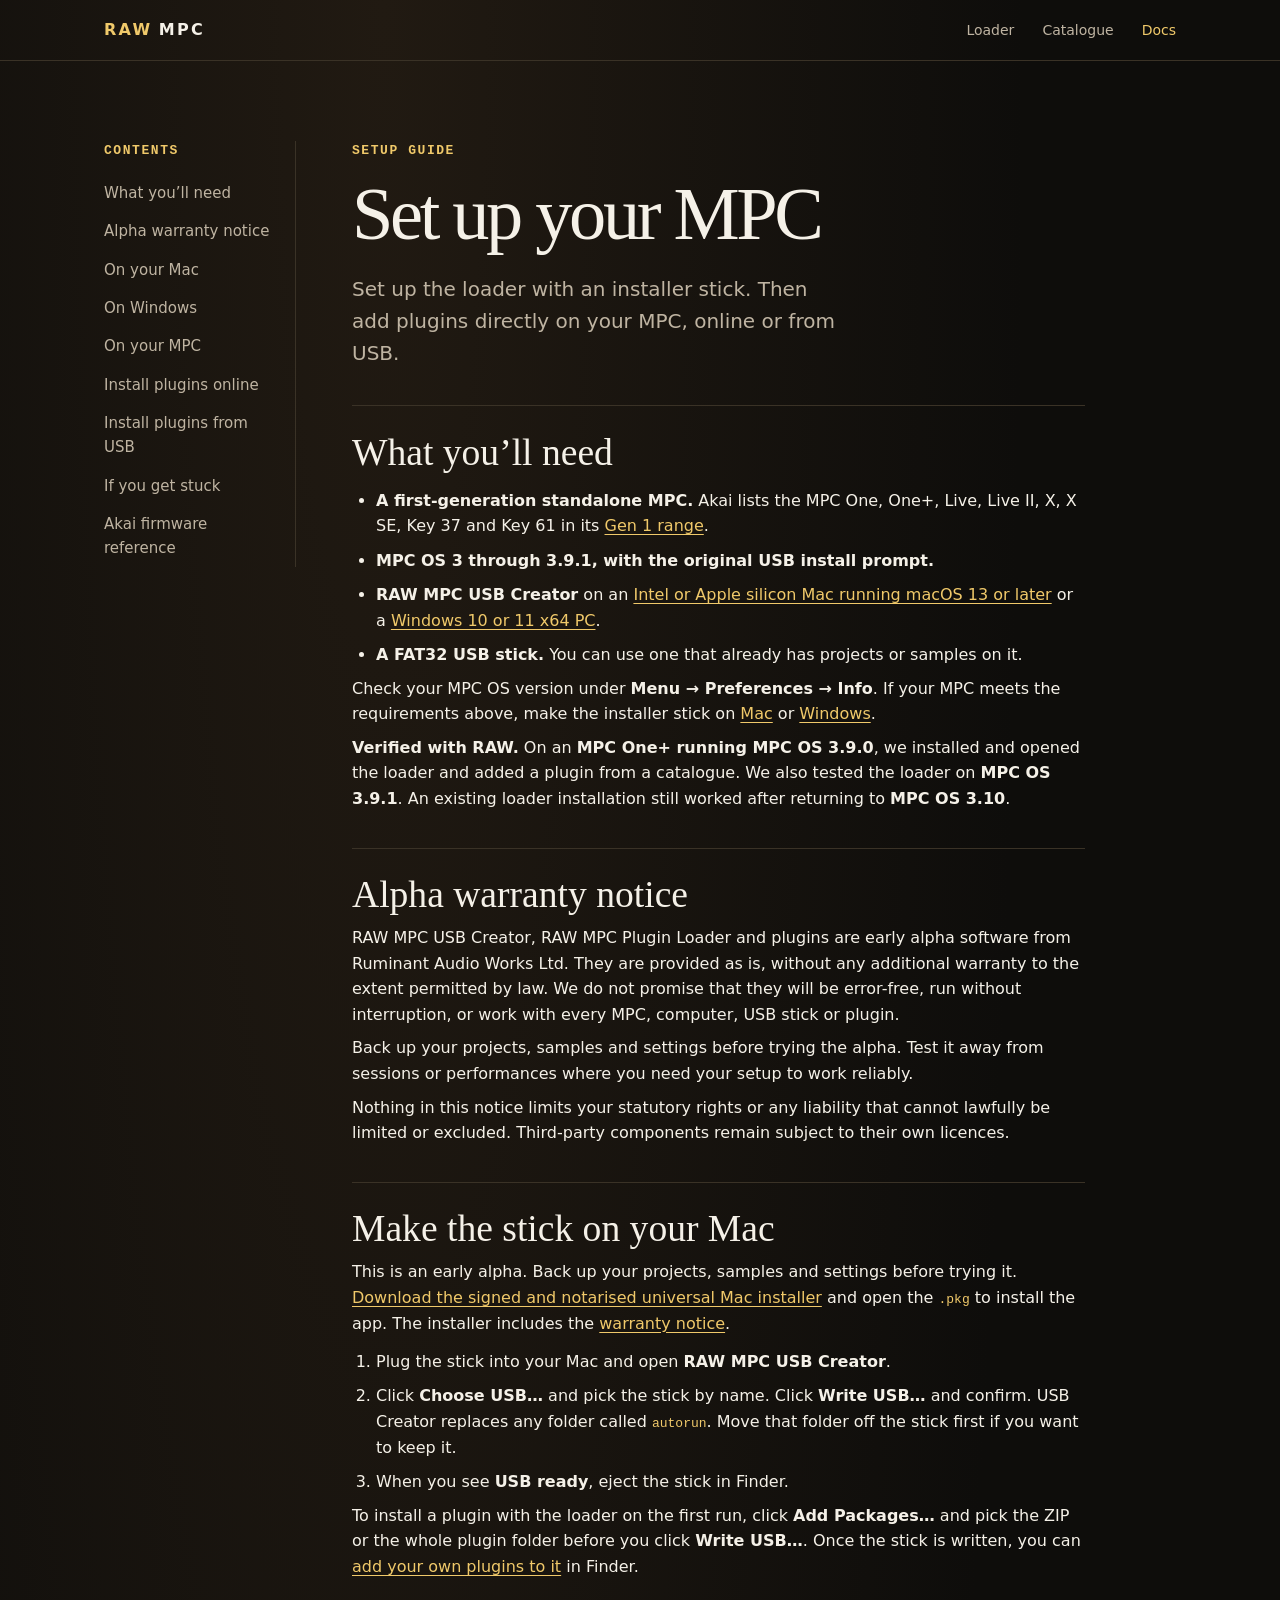
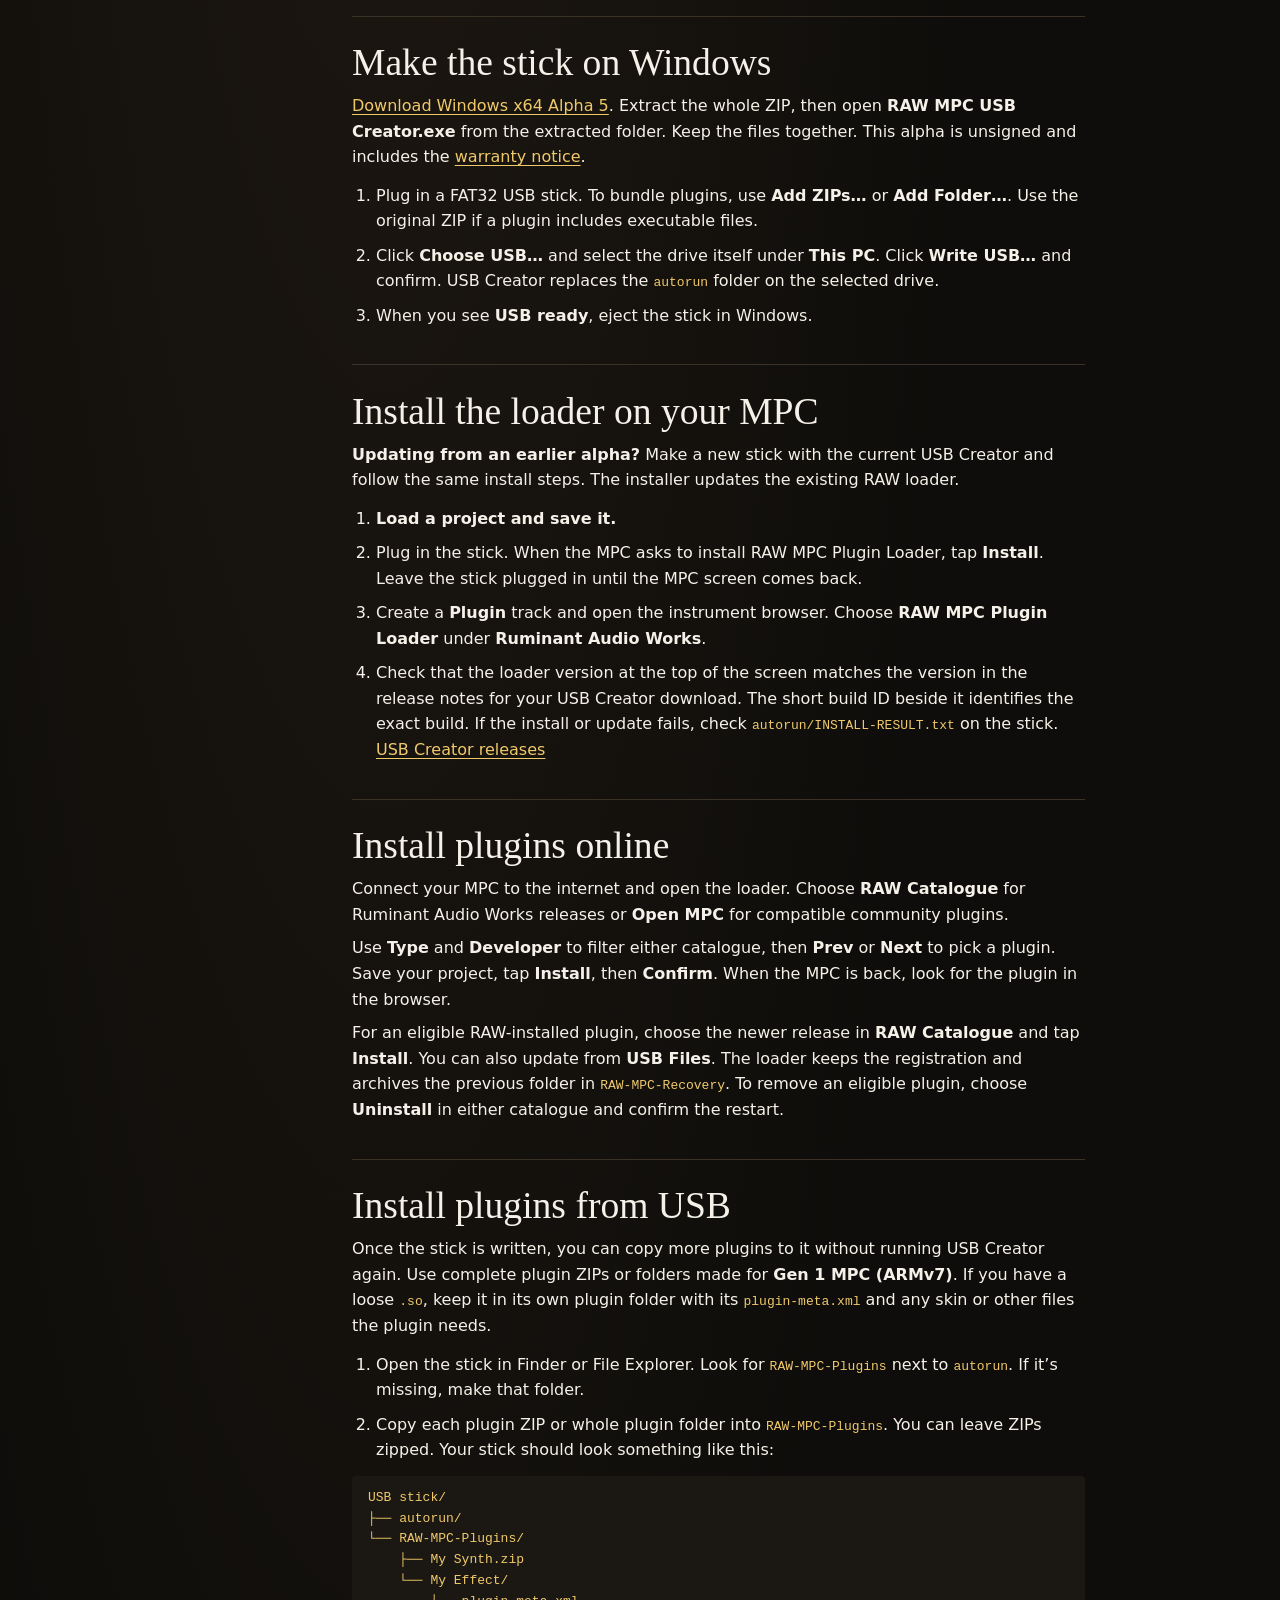
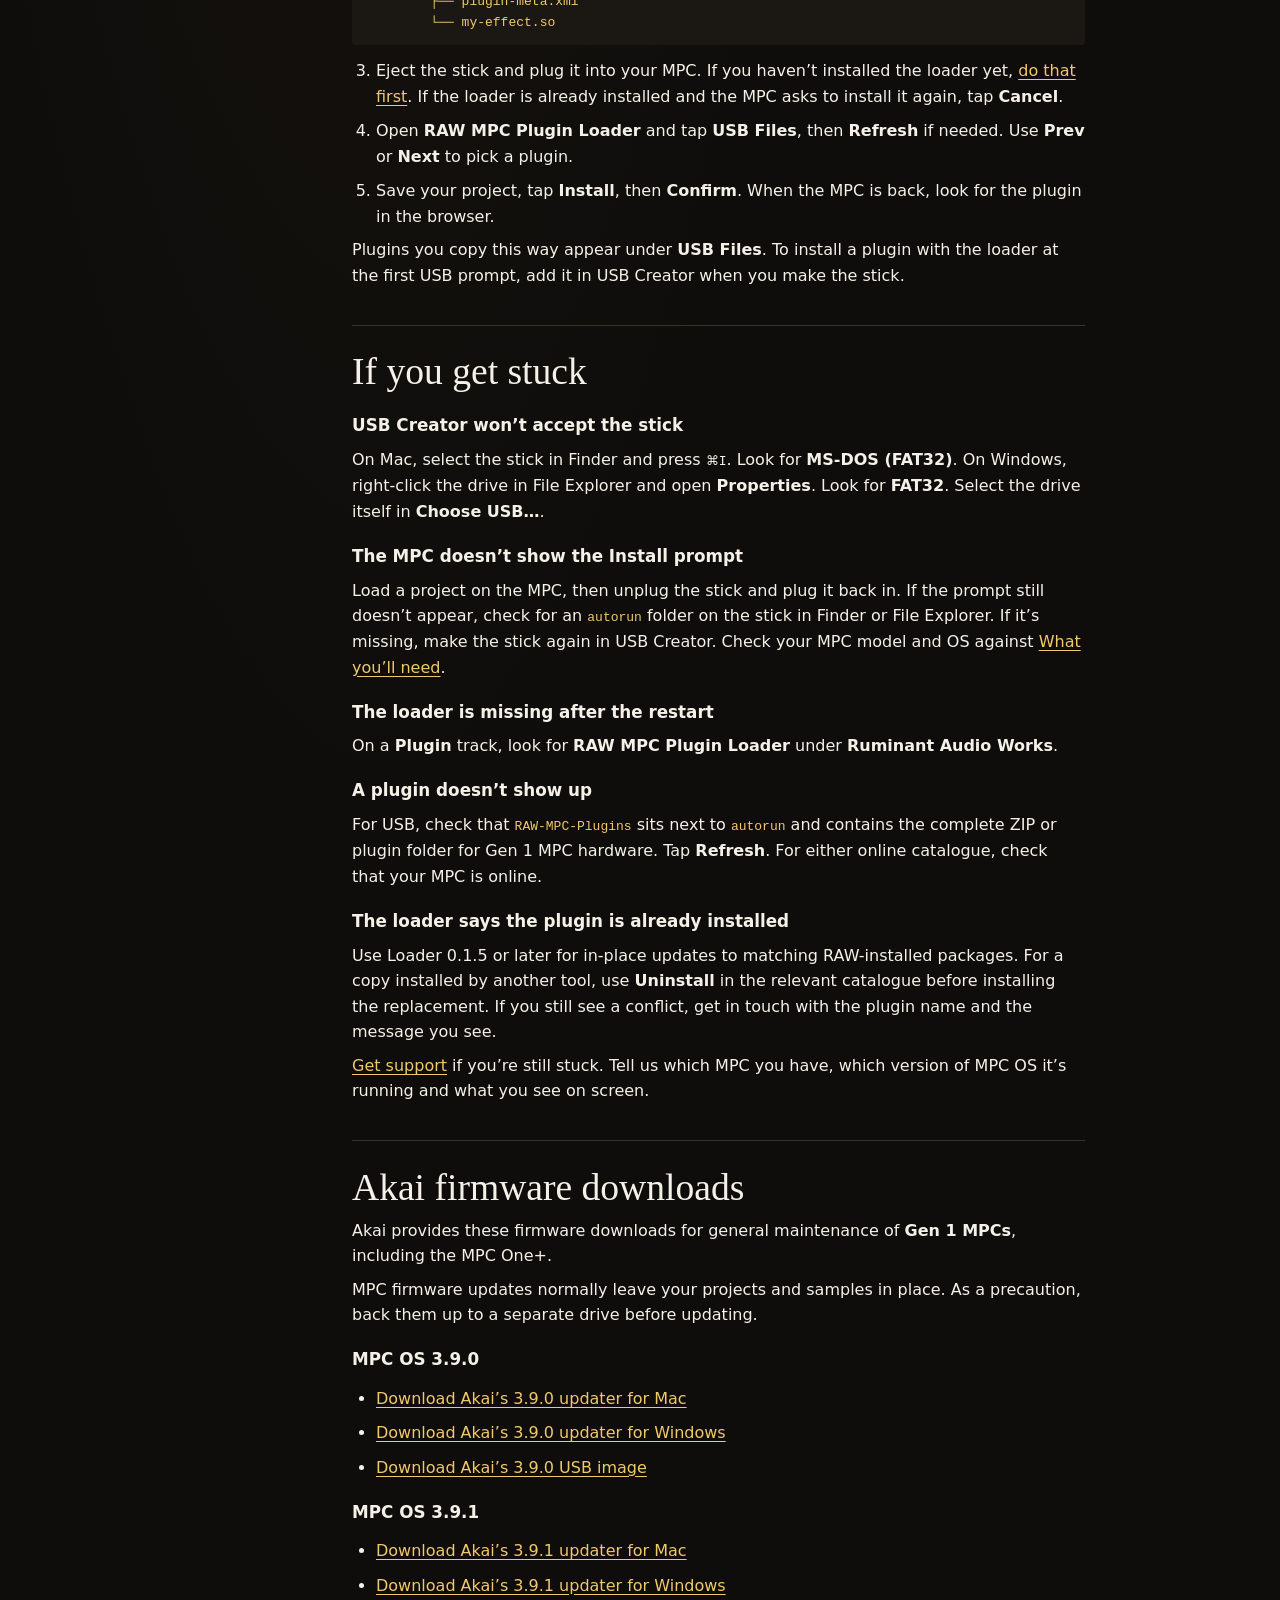
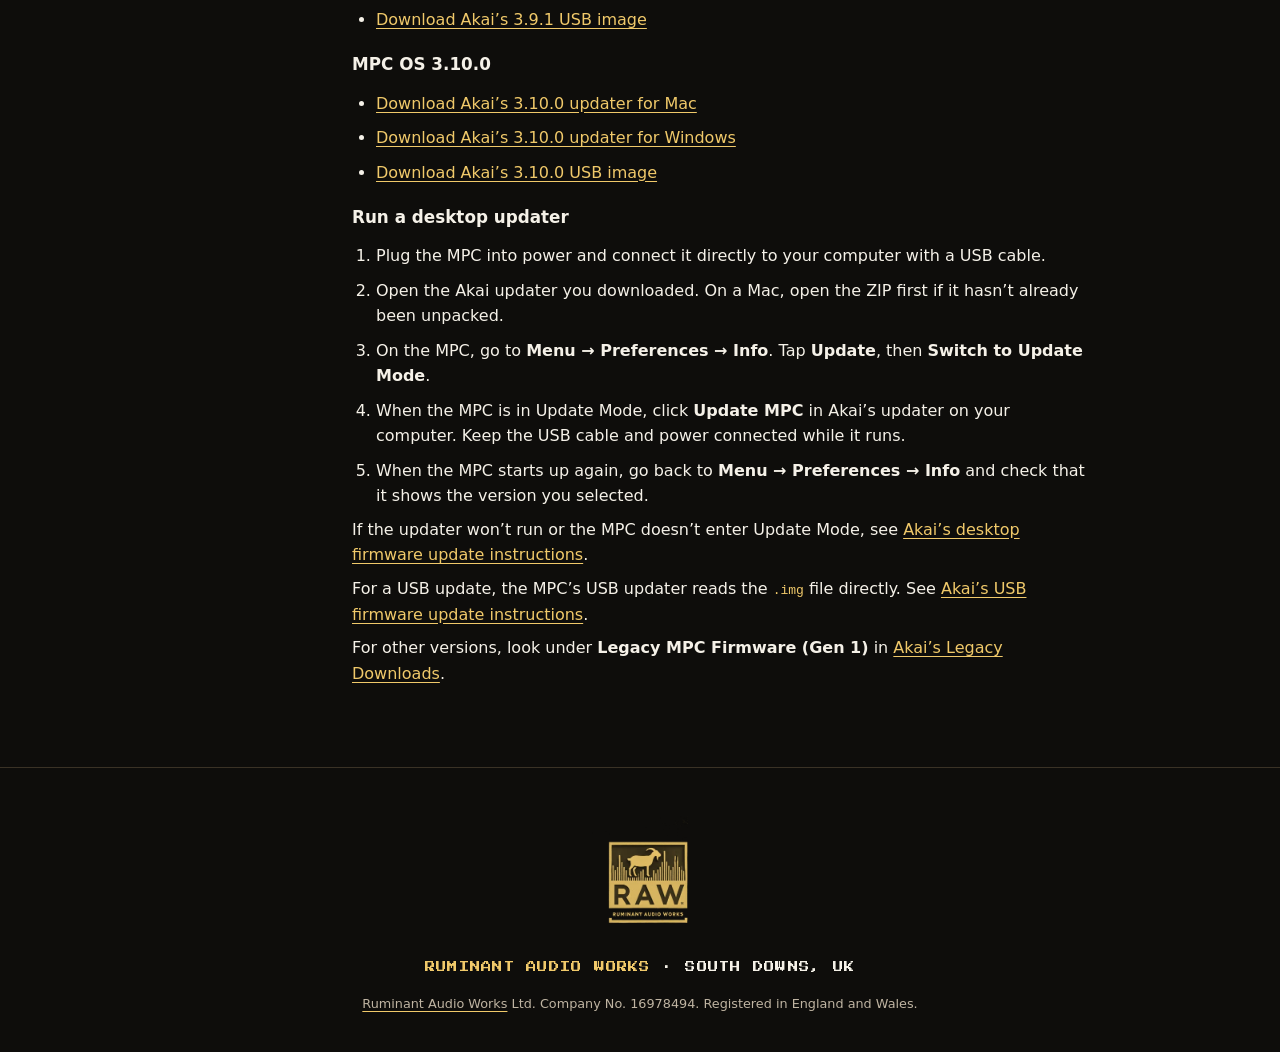
==== commit 3f2b8a37: "Tighten TayPE layout and include plugins in alpha notice" ====
--- a/docs/index.html
+++ b/docs/index.html
@@ -57,7 +57,7 @@
 
       <section class="guide-section" id="alpha-warranty" aria-labelledby="warranty-title">
         <h2 id="warranty-title">Alpha warranty notice</h2>
-        <p>RAW MPC USB Creator and RAW MPC Plugin Loader are early alpha software from Ruminant Audio Works Ltd. They are provided as is, without any additional warranty to the extent permitted by law. We do not promise that they will be error-free, run without interruption, or work with every MPC, computer, USB stick or plugin.</p>
+        <p>RAW MPC USB Creator, RAW MPC Plugin Loader and plugins are early alpha software from Ruminant Audio Works Ltd. They are provided as is, without any additional warranty to the extent permitted by law. We do not promise that they will be error-free, run without interruption, or work with every MPC, computer, USB stick or plugin.</p>
         <p>Back up your projects, samples and settings before trying the alpha. Test it away from sessions or performances where you need your setup to work reliably.</p>
         <p>Nothing in this notice limits your statutory rights or any liability that cannot lawfully be limited or excluded. Third-party components remain subject to their own licences.</p>
       </section>
--- a/styles.css
+++ b/styles.css
@@ -127,8 +127,6 @@
 .release h2 + p { max-width: 39ch; margin-top: 0.5rem; color: var(--muted); }
 .release-status { color: var(--muted); font-size: 0.8125rem; text-align: right; }
 .release-status a { color: var(--accent); text-underline-offset: 0.2em; }
-.taype-preview { align-self: start; }
-.taype-preview img { display: block; max-width: 100%; height: auto; margin-block-end: 0.35rem; }
 
 .acknowledgement > div { grid-column: 2 / -1; }
 .acknowledgement h2 ~ p { max-width: 65ch; margin-top: 0.75rem; color: var(--muted); }
@@ -138,6 +136,27 @@
 .text-link:hover, .guide a:hover { color: var(--accent-hover); }
 .text-link { display: inline-block; margin-top: 0.6rem; }
 nav a[aria-current="page"] { color: var(--accent); }
+
+.taype-promo {
+  padding-block-start: 1.65rem;
+  border-top: 1px solid var(--divider);
+}
+
+.taype-promo-link {
+  display: grid;
+  grid-template-columns: minmax(0, 1fr) auto;
+  align-items: center;
+  gap: 1rem 2rem;
+  max-width: 40rem;
+  margin-inline: auto;
+  text-decoration: none;
+}
+
+.taype-promo h2 { margin-top: 0.25rem; }
+.taype-promo-copy { margin-top: 0.5rem; color: var(--muted); }
+.taype-promo-link .text-link { text-decoration: underline; }
+.taype-promo-link:hover .text-link { color: var(--accent-hover); }
+.taype-promo-link img { display: block; max-width: 100%; height: auto; }
 
 .guide {
   display: grid;
@@ -268,5 +287,6 @@
   .release, .acknowledgement { grid-template-columns: minmax(0, 1fr); }
   .acknowledgement > div { grid-column: auto; }
   .release-status { text-align: left; }
+  .taype-promo-link { grid-template-columns: minmax(0, 1fr); }
   .community-grid { grid-template-columns: minmax(0, 1fr); }
 }
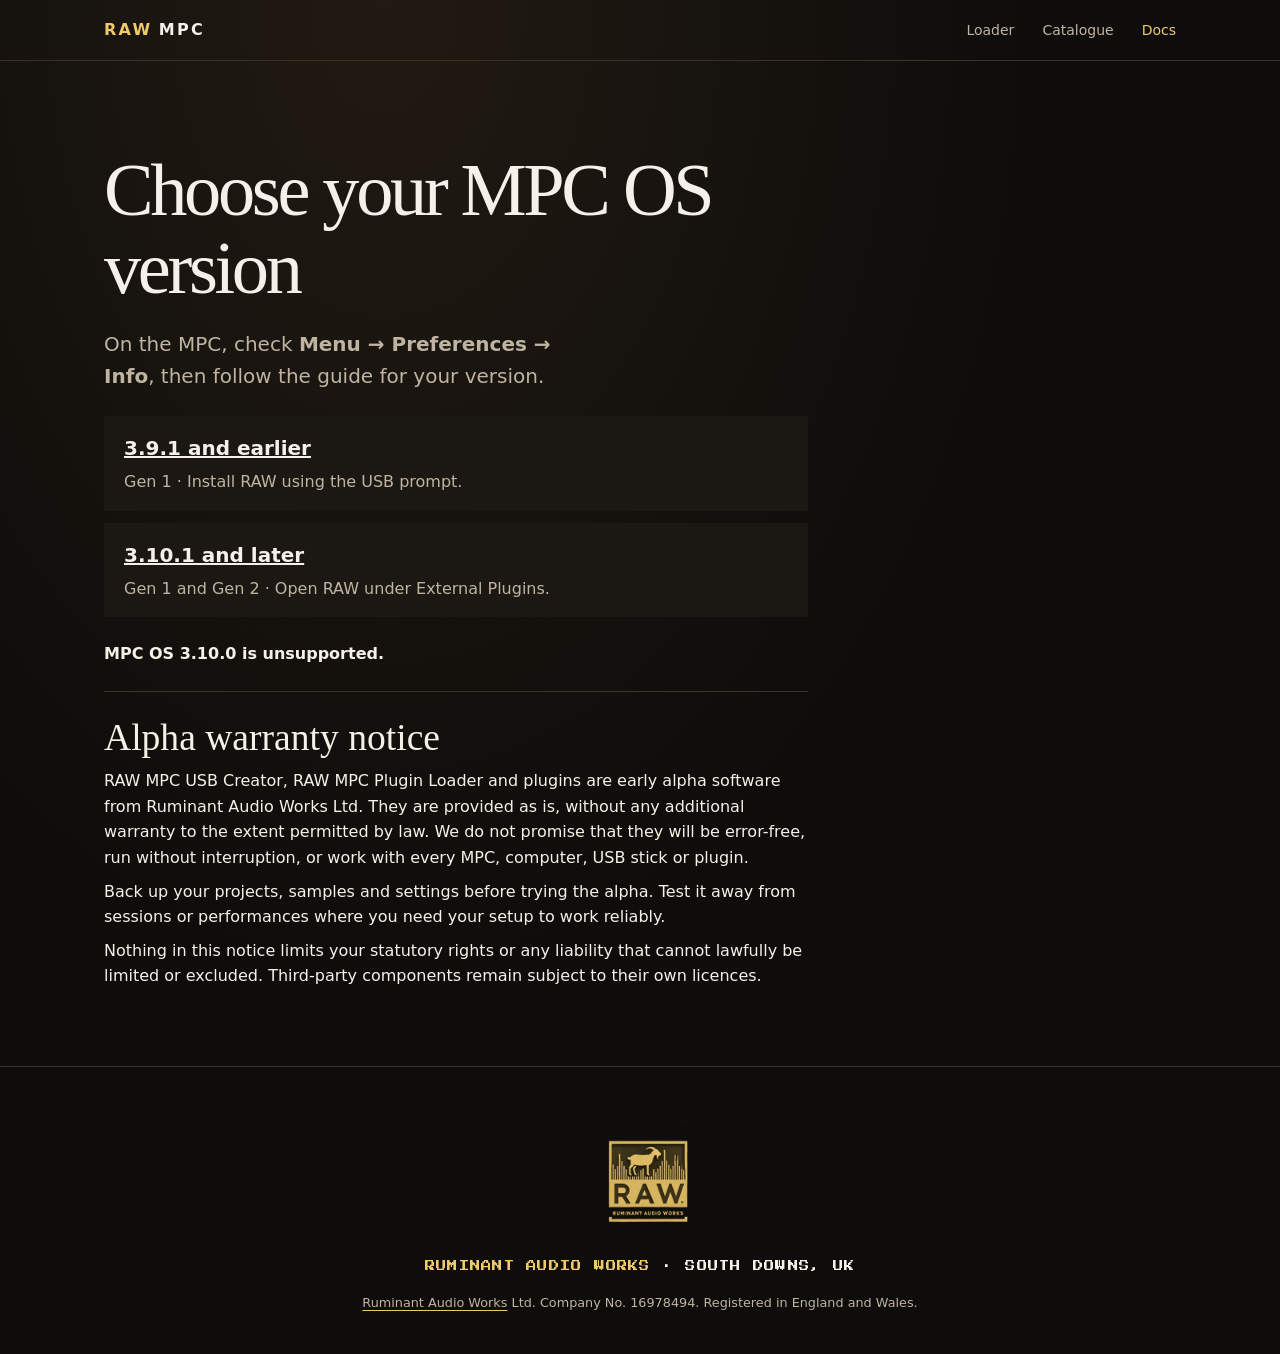
==== commit f4982145: "Publish RAW MPC USB Creator Alpha 6 and firmware guides" ====
--- a/docs/index.html
+++ b/docs/index.html
@@ -3,8 +3,25 @@
 <head>
   <meta charset="utf-8">
   <meta name="viewport" content="width=device-width, initial-scale=1">
-  <meta name="description" content="Prepare a USB stick, install the RAW MPC Plugin Loader and add plugins on your standalone MPC.">
-  <title>MPC Setup Guide · Ruminant Audio Works</title>
+  <meta name="description" content="Find the RAW MPC Plugin Loader setup guide for your Akai MPC. Choose the Gen 1 USB install route or External Plugins on MPC OS 3.10.1 and later.">
+  <title>RAW MPC Plugin Loader Setup by Firmware · Ruminant Audio Works</title>
+  <link rel="canonical" href="https://mpc.ruminantaudioworks.com/docs/">
+  <link rel="icon" type="image/png" href="../assets/favicon.png">
+  <meta property="og:type" content="website">
+  <meta property="og:site_name" content="Ruminant Audio Works MPC">
+  <meta property="og:locale" content="en_GB">
+  <meta property="og:title" content="RAW MPC Plugin Loader Setup by Firmware · Ruminant Audio Works">
+  <meta property="og:description" content="Find the RAW MPC Plugin Loader setup guide for your Akai MPC. Choose the Gen 1 USB install route or External Plugins on MPC OS 3.10.1 and later.">
+  <meta property="og:url" content="https://mpc.ruminantaudioworks.com/docs/">
+  <meta property="og:image" content="https://mpc.ruminantaudioworks.com/assets/og-image.jpg">
+  <meta property="og:image:width" content="1200">
+  <meta property="og:image:height" content="630">
+  <meta property="og:image:alt" content="RAW MPC Plugin Loader by Ruminant Audio Works">
+  <meta name="twitter:card" content="summary_large_image">
+  <meta name="twitter:title" content="RAW MPC Plugin Loader Setup by Firmware · Ruminant Audio Works">
+  <meta name="twitter:description" content="Find the RAW MPC Plugin Loader setup guide for your Akai MPC. Choose the Gen 1 USB install route or External Plugins on MPC OS 3.10.1 and later.">
+  <meta name="twitter:image" content="https://mpc.ruminantaudioworks.com/assets/og-image.jpg">
+  <meta name="twitter:image:alt" content="RAW MPC Plugin Loader by Ruminant Audio Works">
   <link rel="stylesheet" href="../styles.css">
 </head>
 <body>
@@ -20,163 +37,29 @@
     </div>
   </header>
 
-  <main class="wrap guide" id="main" tabindex="-1">
+  <main class="wrap firmware-chooser" id="main" tabindex="-1">
     <header class="guide-intro">
-      <p class="eyebrow">Setup guide</p>
-      <h1>Set up your MPC</h1>
-      <p class="intro-copy">Set up the loader with an installer stick. Then add plugins directly on your MPC, online or from USB.</p>
+      <h1>Choose your MPC OS version</h1>
+      <p class="intro-copy">On the MPC, check <strong>Menu → Preferences → Info</strong>, then follow the guide for your version.</p>
     </header>
+    <nav class="firmware-routes" aria-label="MPC OS setup guides">
+      <a href="legacy.html">
+        <strong>3.9.1 and earlier</strong>
+        <span>Gen 1 · Install RAW using the USB prompt.</span>
+      </a>
+      <a href="stock.html">
+        <strong>3.10.1 and later</strong>
+        <span>Gen 1 and Gen 2 · Open RAW under External Plugins.</span>
+      </a>
+    </nav>
+    <p><strong>MPC OS 3.10.0 is unsupported.</strong></p>
 
-    <nav class="guide-contents" aria-labelledby="contents-title">
-      <p class="eyebrow" id="contents-title">Contents</p>
-      <ul>
-        <li><a href="#before-you-start">What you’ll need</a></li>
-        <li><a href="#alpha-warranty">Alpha warranty notice</a></li>
-        <li><a href="#prepare-usb">On your Mac</a></li>
-        <li><a href="#prepare-windows">On Windows</a></li>
-        <li><a href="#install-loader">On your MPC</a></li>
-        <li><a href="#add-plugins">Install plugins online</a></li>
-        <li><a href="#add-own-plugins">Install plugins from USB</a></li>
-        <li><a href="#troubleshooting">If you get stuck</a></li>
-        <li><a href="#akai-firmware">Akai firmware reference</a></li>
-      </ul>
-    </nav>
-
-    <div class="guide-content">
-      <section class="guide-section" id="before-you-start" aria-labelledby="before-title">
-        <h2 id="before-title">What you’ll need</h2>
-        <ul>
-          <li><strong>A first-generation standalone MPC.</strong> Akai lists the MPC One, One+, Live, Live II, X, X SE, Key 37 and Key 61 in its <a href="https://www.akaipro.com/downloads-and-support/downloads/?legacy=true">Gen 1 range</a>.</li>
-          <li><strong>MPC OS 3 through 3.9.1, with the original USB install prompt.</strong></li>
-          <li><strong>RAW MPC USB Creator</strong> on an <a href="#prepare-usb">Intel or Apple silicon Mac running macOS 13 or later</a> or a <a href="#prepare-windows">Windows 10 or 11 x64 PC</a>.</li>
-          <li><strong>A FAT32 USB stick.</strong> You can use one that already has projects or samples on it.</li>
-        </ul>
-        <p>Check your MPC OS version under <strong>Menu → Preferences → Info</strong>. If your MPC meets the requirements above, make the installer stick on <a href="#prepare-usb">Mac</a> or <a href="#prepare-windows">Windows</a>.</p>
-        <p><strong>Verified with RAW.</strong> On an <strong>MPC One+ running MPC OS 3.9.0</strong>, we installed and opened the loader and added a plugin from a catalogue. We also tested the loader on <strong>MPC OS 3.9.1</strong>. An existing loader installation still worked after returning to <strong>MPC OS 3.10</strong>.</p>
-      </section>
-
-      <section class="guide-section" id="alpha-warranty" aria-labelledby="warranty-title">
-        <h2 id="warranty-title">Alpha warranty notice</h2>
-        <p>RAW MPC USB Creator, RAW MPC Plugin Loader and plugins are early alpha software from Ruminant Audio Works Ltd. They are provided as is, without any additional warranty to the extent permitted by law. We do not promise that they will be error-free, run without interruption, or work with every MPC, computer, USB stick or plugin.</p>
-        <p>Back up your projects, samples and settings before trying the alpha. Test it away from sessions or performances where you need your setup to work reliably.</p>
-        <p>Nothing in this notice limits your statutory rights or any liability that cannot lawfully be limited or excluded. Third-party components remain subject to their own licences.</p>
-      </section>
-
-      <section class="guide-section" id="prepare-usb" aria-labelledby="prepare-title">
-        <h2 id="prepare-title">Make the stick on your Mac</h2>
-        <p>This is an early alpha. Back up your projects, samples and settings before trying it. <a href="https://github.com/taylormadeapps/raw-mpc-catalogue/releases/download/usb-creator-v0.1.0-alpha.5/RAW-MPC-USB-Creator-0.1.0-alpha.5-macOS-universal.pkg">Download the signed and notarised universal Mac installer</a> and open the <code>.pkg</code> to install the app. The installer includes the <a href="#alpha-warranty">warranty notice</a>.</p>
-        <ol>
-          <li>Plug the stick into your Mac and open <strong>RAW MPC USB Creator</strong>.</li>
-          <li>Click <strong>Choose USB…</strong> and pick the stick by name. Click <strong>Write USB…</strong> and confirm. USB Creator replaces any folder called <code>autorun</code>. Move that folder off the stick first if you want to keep it.</li>
-          <li>When you see <strong>USB ready</strong>, eject the stick in Finder.</li>
-        </ol>
-        <p>To install a plugin with the loader on the first run, click <strong>Add Packages…</strong> and pick the ZIP or the whole plugin folder before you click <strong>Write USB…</strong>. Once the stick is written, you can <a href="#add-own-plugins">add your own plugins to it</a> in Finder.</p>
-      </section>
-
-      <section class="guide-section" id="prepare-windows" aria-labelledby="windows-title">
-        <h2 id="windows-title">Make the stick on Windows</h2>
-        <p><a href="https://github.com/taylormadeapps/raw-mpc-catalogue/releases/download/usb-creator-v0.1.0-alpha.5/RAW-MPC-USB-Creator-0.1.0-alpha.5-windows-x64.zip">Download Windows x64 Alpha 5</a>. Extract the whole ZIP, then open <strong>RAW MPC USB Creator.exe</strong> from the extracted folder. Keep the files together. This alpha is unsigned and includes the <a href="#alpha-warranty">warranty notice</a>.</p>
-        <ol>
-          <li>Plug in a FAT32 USB stick. To bundle plugins, use <strong>Add ZIPs…</strong> or <strong>Add Folder…</strong>. Use the original ZIP if a plugin includes executable files.</li>
-          <li>Click <strong>Choose USB…</strong> and select the drive itself under <strong>This PC</strong>. Click <strong>Write USB…</strong> and confirm. USB Creator replaces the <code>autorun</code> folder on the selected drive.</li>
-          <li>When you see <strong>USB ready</strong>, eject the stick in Windows.</li>
-        </ol>
-      </section>
-
-      <section class="guide-section" id="install-loader" aria-labelledby="install-title">
-        <h2 id="install-title">Install the loader on your MPC</h2>
-        <p><strong>Updating from an earlier alpha?</strong> Make a new stick with the current USB Creator and follow the same install steps. The installer updates the existing RAW loader.</p>
-        <ol>
-          <li><strong>Load a project and save it.</strong></li>
-          <li>Plug in the stick. When the MPC asks to install RAW MPC Plugin Loader, tap <strong>Install</strong>. Leave the stick plugged in until the MPC screen comes back.</li>
-          <li>Create a <strong>Plugin</strong> track and open the instrument browser. Choose <strong>RAW MPC Plugin Loader</strong> under <strong>Ruminant Audio Works</strong>.</li>
-          <li>Check that the loader version at the top of the screen matches the version in the release notes for your USB Creator download. The short build ID beside it identifies the exact build. If the install or update fails, check <code>autorun/INSTALL-RESULT.txt</code> on the stick. <a href="https://github.com/taylormadeapps/raw-mpc-catalogue/releases">USB Creator releases</a></li>
-        </ol>
-      </section>
-
-      <section class="guide-section" id="add-plugins" aria-labelledby="plugins-title">
-        <h2 id="plugins-title">Install plugins online</h2>
-        <p>Connect your MPC to the internet and open the loader. Choose <strong>RAW Catalogue</strong> for Ruminant Audio Works releases or <strong>Open MPC</strong> for compatible community plugins.</p>
-        <p>Use <strong>Type</strong> and <strong>Developer</strong> to filter either catalogue, then <strong>Prev</strong> or <strong>Next</strong> to pick a plugin. Save your project, tap <strong>Install</strong>, then <strong>Confirm</strong>. When the MPC is back, look for the plugin in the browser.</p>
-        <p>For an eligible RAW-installed plugin, choose the newer release in <strong>RAW Catalogue</strong> and tap <strong>Install</strong>. You can also update from <strong>USB Files</strong>. The loader keeps the registration and archives the previous folder in <code>RAW-MPC-Recovery</code>. To remove an eligible plugin, choose <strong>Uninstall</strong> in either catalogue and confirm the restart.</p>
-      </section>
-
-      <section class="guide-section" id="add-own-plugins" aria-labelledby="own-plugins-title">
-        <h2 id="own-plugins-title">Install plugins from USB</h2>
-        <p>Once the stick is written, you can copy more plugins to it without running USB Creator again. Use complete plugin ZIPs or folders made for <strong>Gen 1 MPC (ARMv7)</strong>. If you have a loose <code>.so</code>, keep it in its own plugin folder with its <code>plugin-meta.xml</code> and any skin or other files the plugin needs.</p>
-        <ol>
-          <li>Open the stick in Finder or File Explorer. Look for <code>RAW-MPC-Plugins</code> next to <code>autorun</code>. If it’s missing, make that folder.</li>
-          <li>Copy each plugin ZIP or whole plugin folder into <code>RAW-MPC-Plugins</code>. You can leave ZIPs zipped. Your stick should look something like this:</li>
-        </ol>
-        <pre><code>USB stick/
-├── autorun/
-└── RAW-MPC-Plugins/
-    ├── My Synth.zip
-    └── My Effect/
-        ├── plugin-meta.xml
-        └── my-effect.so</code></pre>
-        <ol start="3">
-          <li>Eject the stick and plug it into your MPC. If you haven’t installed the loader yet, <a href="#install-loader">do that first</a>. If the loader is already installed and the MPC asks to install it again, tap <strong>Cancel</strong>.</li>
-          <li>Open <strong>RAW MPC Plugin Loader</strong> and tap <strong>USB Files</strong>, then <strong>Refresh</strong> if needed. Use <strong>Prev</strong> or <strong>Next</strong> to pick a plugin.</li>
-          <li>Save your project, tap <strong>Install</strong>, then <strong>Confirm</strong>. When the MPC is back, look for the plugin in the browser.</li>
-        </ol>
-        <p>Plugins you copy this way appear under <strong>USB Files</strong>. To install a plugin with the loader at the first USB prompt, add it in USB Creator when you make the stick.</p>
-      </section>
-
-      <section class="guide-section" id="troubleshooting" aria-labelledby="troubleshooting-title">
-        <h2 id="troubleshooting-title">If you get stuck</h2>
-        <h3>USB Creator won’t accept the stick</h3>
-        <p>On Mac, select the stick in Finder and press <kbd>⌘I</kbd>. Look for <strong>MS-DOS (FAT32)</strong>. On Windows, right-click the drive in File Explorer and open <strong>Properties</strong>. Look for <strong>FAT32</strong>. Select the drive itself in <strong>Choose USB…</strong>.</p>
-        <h3>The MPC doesn’t show the Install prompt</h3>
-        <p>Load a project on the MPC, then unplug the stick and plug it back in. If the prompt still doesn’t appear, check for an <code>autorun</code> folder on the stick in Finder or File Explorer. If it’s missing, make the stick again in USB Creator. Check your MPC model and OS against <a href="#before-you-start">What you’ll need</a>.</p>
-        <h3>The loader is missing after the restart</h3>
-        <p>On a <strong>Plugin</strong> track, look for <strong>RAW MPC Plugin Loader</strong> under <strong>Ruminant Audio Works</strong>.</p>
-        <h3>A plugin doesn’t show up</h3>
-        <p>For USB, check that <code>RAW-MPC-Plugins</code> sits next to <code>autorun</code> and contains the complete ZIP or plugin folder for Gen 1 MPC hardware. Tap <strong>Refresh</strong>. For either online catalogue, check that your MPC is online.</p>
-        <h3>The loader says the plugin is already installed</h3>
-        <p>Use Loader 0.1.5 or later for in-place updates to matching RAW-installed packages. For a copy installed by another tool, use <strong>Uninstall</strong> in the relevant catalogue before installing the replacement. If you still see a conflict, get in touch with the plugin name and the message you see.</p>
-        <p><a href="../#community">Get support</a> if you’re still stuck. Tell us which MPC you have, which version of MPC OS it’s running and what you see on screen.</p>
-      </section>
-
-      <section class="guide-section" id="akai-firmware" aria-labelledby="firmware-title">
-        <h2 id="firmware-title">Akai firmware downloads</h2>
-        <p>Akai provides these firmware downloads for general maintenance of <strong>Gen 1 MPCs</strong>, including the MPC One+.</p>
-        <p>MPC firmware updates normally leave your projects and samples in place. As a precaution, back them up to a separate drive before updating.</p>
-
-        <h3>MPC OS 3.9.0</h3>
-        <ul>
-          <li><a href="https://cdn.inmusicbrands.com/Software/15JM26PSBC/MPC%20%28Gen%201%29%203.9.0%20Updater.app.zip">Download Akai’s 3.9.0 updater for Mac</a></li>
-          <li><a href="https://cdn.inmusicbrands.com/Software/15JM26PSBC/MPC%20%28Gen%201%29%203.9.0%20Updater.exe">Download Akai’s 3.9.0 updater for Windows</a></li>
-          <li><a href="https://cdn.inmusicbrands.com/Software/15JM26PSBC/MPC-3.9.0-Gen1-update.img">Download Akai’s 3.9.0 USB image</a></li>
-        </ul>
-
-        <h3 id="firmware-3-9-1">MPC OS 3.9.1</h3>
-        <ul>
-          <li><a href="https://cdn.inmusicbrands.com/Software/MPC/MVSU391APC/MPC%20%28Gen%201%29%203.9.1%20Updater.app.zip">Download Akai’s 3.9.1 updater for Mac</a></li>
-          <li><a href="https://cdn.inmusicbrands.com/Software/MPC/MVSU391APC/MPC%20%28Gen%201%29%203.9.1%20Updater.exe">Download Akai’s 3.9.1 updater for Windows</a></li>
-          <li><a href="https://cdn.inmusicbrands.com/Software/MPC/MVSU391APC/MPC-3.9.1-Gen1-update.img">Download Akai’s 3.9.1 USB image</a></li>
-        </ul>
-
-        <h3 id="firmware-3-10-0">MPC OS 3.10.0</h3>
-        <ul>
-          <li><a href="https://cdn.inmusicbrands.com/Software/M310PCFIN26OCT/MPC%20%28Gen%201%29%203.10.0%20Updater.app.zip">Download Akai’s 3.10.0 updater for Mac</a></li>
-          <li><a href="https://cdn.inmusicbrands.com/Software/M310PCFIN26OCT/MPC%20%28Gen%201%29%203.10.0%20Updater.exe">Download Akai’s 3.10.0 updater for Windows</a></li>
-          <li><a href="https://cdn.inmusicbrands.com/Software/M310PCFIN26OCT/MPC-3.10.0-Gen1-update.img">Download Akai’s 3.10.0 USB image</a></li>
-        </ul>
-
-        <h3>Run a desktop updater</h3>
-        <ol>
-          <li>Plug the MPC into power and connect it directly to your computer with a USB cable.</li>
-          <li>Open the Akai updater you downloaded. On a Mac, open the ZIP first if it hasn’t already been unpacked.</li>
-          <li>On the MPC, go to <strong>Menu → Preferences → Info</strong>. Tap <strong>Update</strong>, then <strong>Switch to Update Mode</strong>.</li>
-          <li>When the MPC is in Update Mode, click <strong>Update MPC</strong> in Akai’s updater on your computer. Keep the USB cable and power connected while it runs.</li>
-          <li>When the MPC starts up again, go back to <strong>Menu → Preferences → Info</strong> and check that it shows the version you selected.</li>
-        </ol>
-        <p>If the updater won’t run or the MPC doesn’t enter Update Mode, see <a href="https://support.akaipro.com/en/support/solutions/articles/69000816160-akai-pro-mpc-firmware-update-walkthrough#Updating-with-PC-or-Mac">Akai’s desktop firmware update instructions</a>.</p>
-        <p>For a USB update, the MPC’s USB updater reads the <code>.img</code> file directly. See <a href="https://support.akaipro.com/en/support/solutions/articles/69000816160-akai-pro-mpc-firmware-update-walkthrough#Updating-with-a-USB-Drive">Akai’s USB firmware update instructions</a>.</p>
-        <p>For other versions, look under <strong>Legacy MPC Firmware (Gen 1)</strong> in <a href="https://www.akaipro.com/downloads-and-support/downloads/?legacy=true">Akai’s Legacy Downloads</a>.</p>
-      </section>
-    </div>
+    <section class="guide-section" id="alpha-warranty" aria-labelledby="warranty-title">
+      <h2 id="warranty-title">Alpha warranty notice</h2>
+      <p>RAW MPC USB Creator, RAW MPC Plugin Loader and plugins are early alpha software from Ruminant Audio Works Ltd. They are provided as is, without any additional warranty to the extent permitted by law. We do not promise that they will be error-free, run without interruption, or work with every MPC, computer, USB stick or plugin.</p>
+      <p>Back up your projects, samples and settings before trying the alpha. Test it away from sessions or performances where you need your setup to work reliably.</p>
+      <p>Nothing in this notice limits your statutory rights or any liability that cannot lawfully be limited or excluded. Third-party components remain subject to their own licences.</p>
+    </section>
   </main>
 
   <footer class="site-footer">
--- a/styles.css
+++ b/styles.css
@@ -125,6 +125,7 @@
 
 h2 { font-size: clamp(1.65rem, 3.5vw, 2.6rem); line-height: 1.14; }
 .release h2 + p { max-width: 39ch; margin-top: 0.5rem; color: var(--muted); }
+.release h2 + p + p { max-width: 39ch; margin-top: 0.65rem; color: var(--muted); }
 .release-status { color: var(--muted); font-size: 0.8125rem; text-align: right; }
 .release-status a { color: var(--accent); text-underline-offset: 0.2em; }
 
@@ -147,7 +148,7 @@
   grid-template-columns: minmax(0, 1fr) auto;
   align-items: center;
   gap: 1rem 2rem;
-  max-width: 40rem;
+  max-width: 52rem;
   margin-inline: auto;
   text-decoration: none;
 }
@@ -204,6 +205,19 @@
 .guide-section code { color: var(--accent); overflow-wrap: anywhere; }
 .guide-section pre { margin: 0.8rem 0 0; padding: 0.75rem 1rem; overflow-x: auto; background: var(--community-panel); border-radius: 0.25rem; }
 
+.firmware-chooser {
+  display: grid;
+  grid-template-columns: minmax(0, 44rem);
+  gap: 1.5rem;
+  padding-block: clamp(2rem, 6vw, 5rem);
+}
+.firmware-chooser .guide-intro { grid-area: auto; }
+.firmware-routes { display: grid; gap: 0.75rem; }
+.firmware-routes a { display: grid; gap: 0.3rem; padding: 1rem 1.25rem; background: var(--community-panel); text-decoration: none; }
+.firmware-routes strong { font-size: 1.25rem; text-decoration: underline; }
+.firmware-routes span { color: var(--muted); }
+.firmware-chooser .guide-section { margin-top: 0; }
+
 .community { padding-block: clamp(3rem, 7vw, 5rem); text-align: center; }
 
 .community h2 {
@@ -271,6 +285,13 @@
 
 .footer-copy { margin-top: 1rem; color: var(--muted); font-size: 0.8rem; }
 .footer-copy a { text-decoration-color: var(--accent); text-underline-offset: 0.2em; }
+
+@media (max-width: 52rem) {
+  .taype-promo-link {
+    grid-template-columns: minmax(0, 1fr);
+    max-width: 28rem;
+  }
+}
 
 @media (max-width: 48rem) {
   .guide {
@@ -287,6 +308,5 @@
   .release, .acknowledgement { grid-template-columns: minmax(0, 1fr); }
   .acknowledgement > div { grid-column: auto; }
   .release-status { text-align: left; }
-  .taype-promo-link { grid-template-columns: minmax(0, 1fr); }
   .community-grid { grid-template-columns: minmax(0, 1fr); }
 }
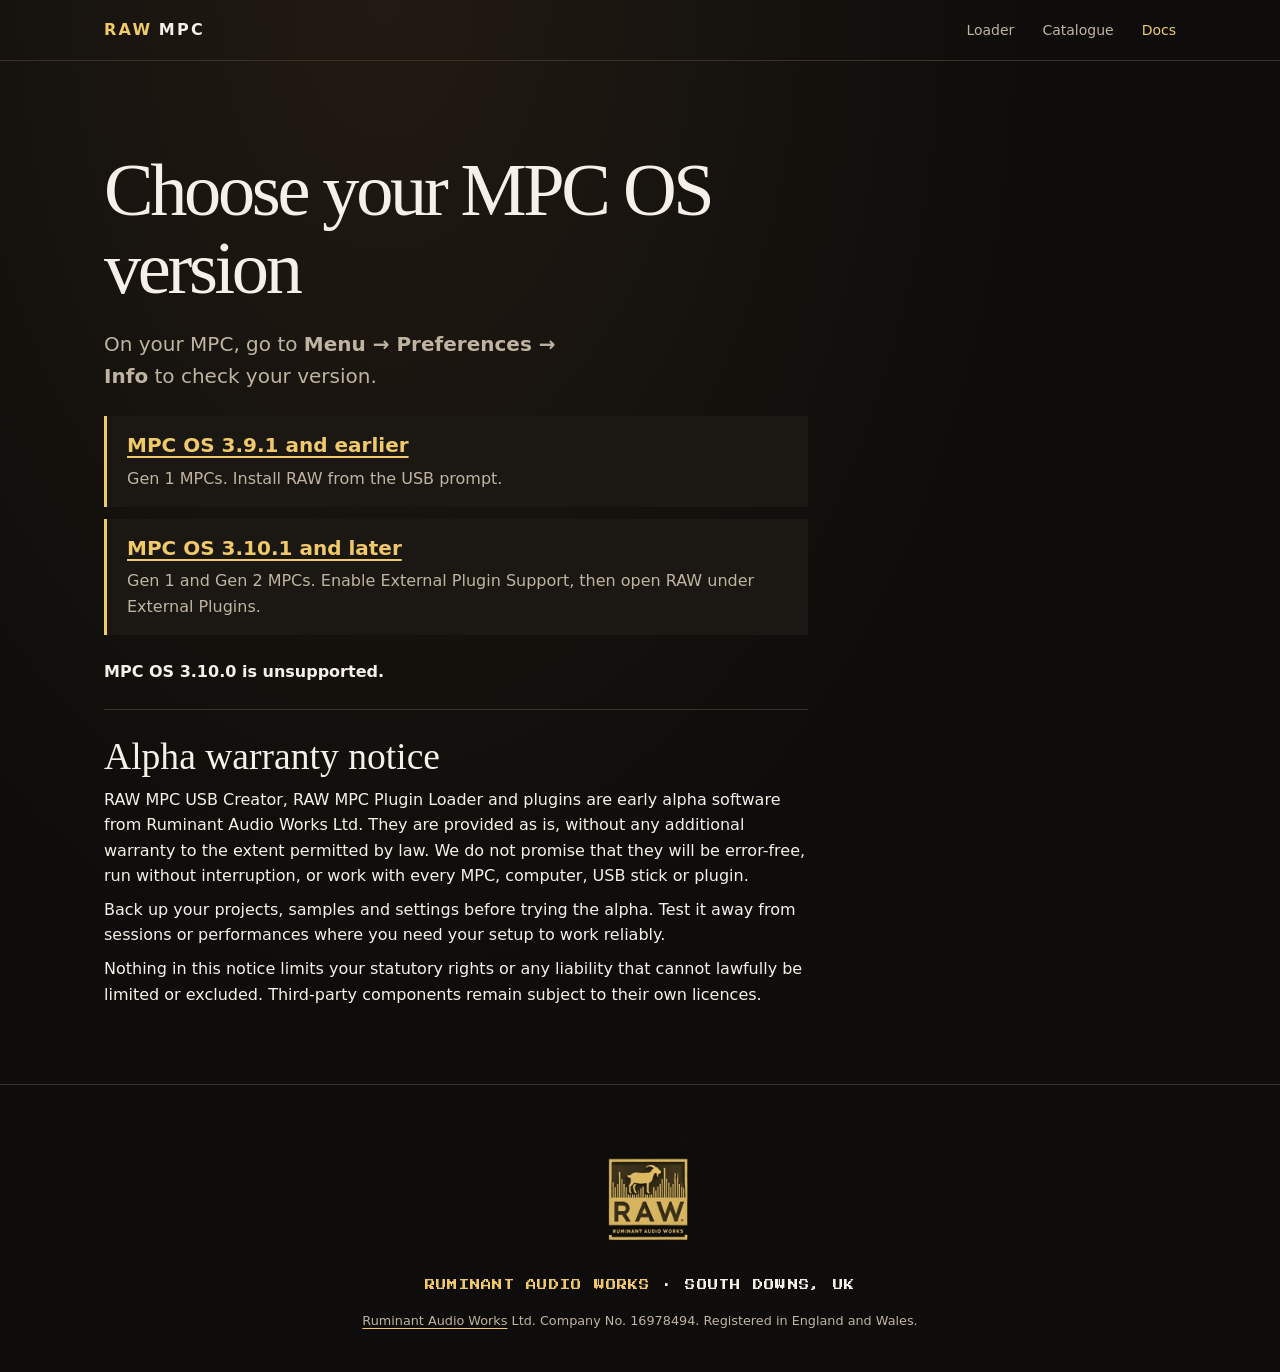
==== commit b7ff22a0: "Make MPC firmware setup routes distinct" ====
--- a/docs/index.html
+++ b/docs/index.html
@@ -22,7 +22,7 @@
   <meta name="twitter:description" content="Find the RAW MPC Plugin Loader setup guide for your Akai MPC. Choose the Gen 1 USB install route or External Plugins on MPC OS 3.10.1 and later.">
   <meta name="twitter:image" content="https://mpc.ruminantaudioworks.com/assets/og-image.jpg">
   <meta name="twitter:image:alt" content="RAW MPC Plugin Loader by Ruminant Audio Works">
-  <link rel="stylesheet" href="../styles.css">
+  <link rel="stylesheet" href="../styles.css?v=alpha6-firmware">
 </head>
 <body>
   <a class="skip-link" href="#main">Skip to content</a>
@@ -40,17 +40,23 @@
   <main class="wrap firmware-chooser" id="main" tabindex="-1">
     <header class="guide-intro">
       <h1>Choose your MPC OS version</h1>
-      <p class="intro-copy">On the MPC, check <strong>Menu → Preferences → Info</strong>, then follow the guide for your version.</p>
+      <p class="intro-copy">On your MPC, go to <strong>Menu → Preferences → Info</strong> to check your version.</p>
     </header>
     <nav class="firmware-routes" aria-label="MPC OS setup guides">
-      <a href="legacy.html">
-        <strong>3.9.1 and earlier</strong>
-        <span>Gen 1 · Install RAW using the USB prompt.</span>
-      </a>
-      <a href="stock.html">
-        <strong>3.10.1 and later</strong>
-        <span>Gen 1 and Gen 2 · Open RAW under External Plugins.</span>
-      </a>
+      <ul class="firmware-options" role="list">
+        <li>
+          <a href="legacy.html">
+            <h2>MPC OS 3.9.1 and earlier</h2>
+            <p>Gen 1 MPCs. Install RAW from the USB prompt.</p>
+          </a>
+        </li>
+        <li>
+          <a href="stock.html">
+            <h2>MPC OS 3.10.1 and later</h2>
+            <p>Gen 1 and Gen 2 MPCs. Enable External Plugin Support, then open RAW under External Plugins.</p>
+          </a>
+        </li>
+      </ul>
     </nav>
     <p><strong>MPC OS 3.10.0 is unsupported.</strong></p>
 
--- a/styles.css
+++ b/styles.css
@@ -125,7 +125,9 @@
 
 h2 { font-size: clamp(1.65rem, 3.5vw, 2.6rem); line-height: 1.14; }
 .release h2 + p { max-width: 39ch; margin-top: 0.5rem; color: var(--muted); }
-.release h2 + p + p { max-width: 39ch; margin-top: 0.65rem; color: var(--muted); }
+.loader-guides { margin-block: 0.75rem; padding-inline-start: 1.25rem; }
+.loader-guides li + li { margin-top: 0.35rem; }
+.loader-guides a, .loader-guides + p a { color: var(--accent); text-underline-offset: 0.2em; }
 .release-status { color: var(--muted); font-size: 0.8125rem; text-align: right; }
 .release-status a { color: var(--accent); text-underline-offset: 0.2em; }
 
@@ -212,10 +214,25 @@
   padding-block: clamp(2rem, 6vw, 5rem);
 }
 .firmware-chooser .guide-intro { grid-area: auto; }
-.firmware-routes { display: grid; gap: 0.75rem; }
-.firmware-routes a { display: grid; gap: 0.3rem; padding: 1rem 1.25rem; background: var(--community-panel); text-decoration: none; }
-.firmware-routes strong { font-size: 1.25rem; text-decoration: underline; }
-.firmware-routes span { color: var(--muted); }
+.firmware-options { display: grid; gap: 0.75rem; margin: 0; padding: 0; list-style: none; }
+.firmware-options a {
+  display: block;
+  padding: 1rem 1.25rem;
+  border-inline-start: 3px solid var(--accent);
+  background: var(--community-panel);
+  text-decoration: none;
+}
+.firmware-options a:hover { background: var(--divider); }
+.firmware-options h2 {
+  color: var(--accent);
+  font-family: inherit;
+  font-size: 1.25rem;
+  font-weight: 700;
+  line-height: 1.3;
+  text-decoration: underline;
+  text-underline-offset: 0.2em;
+}
+.firmware-options p { margin-top: 0.45rem; color: var(--muted); }
 .firmware-chooser .guide-section { margin-top: 0; }
 
 .community { padding-block: clamp(3rem, 7vw, 5rem); text-align: center; }
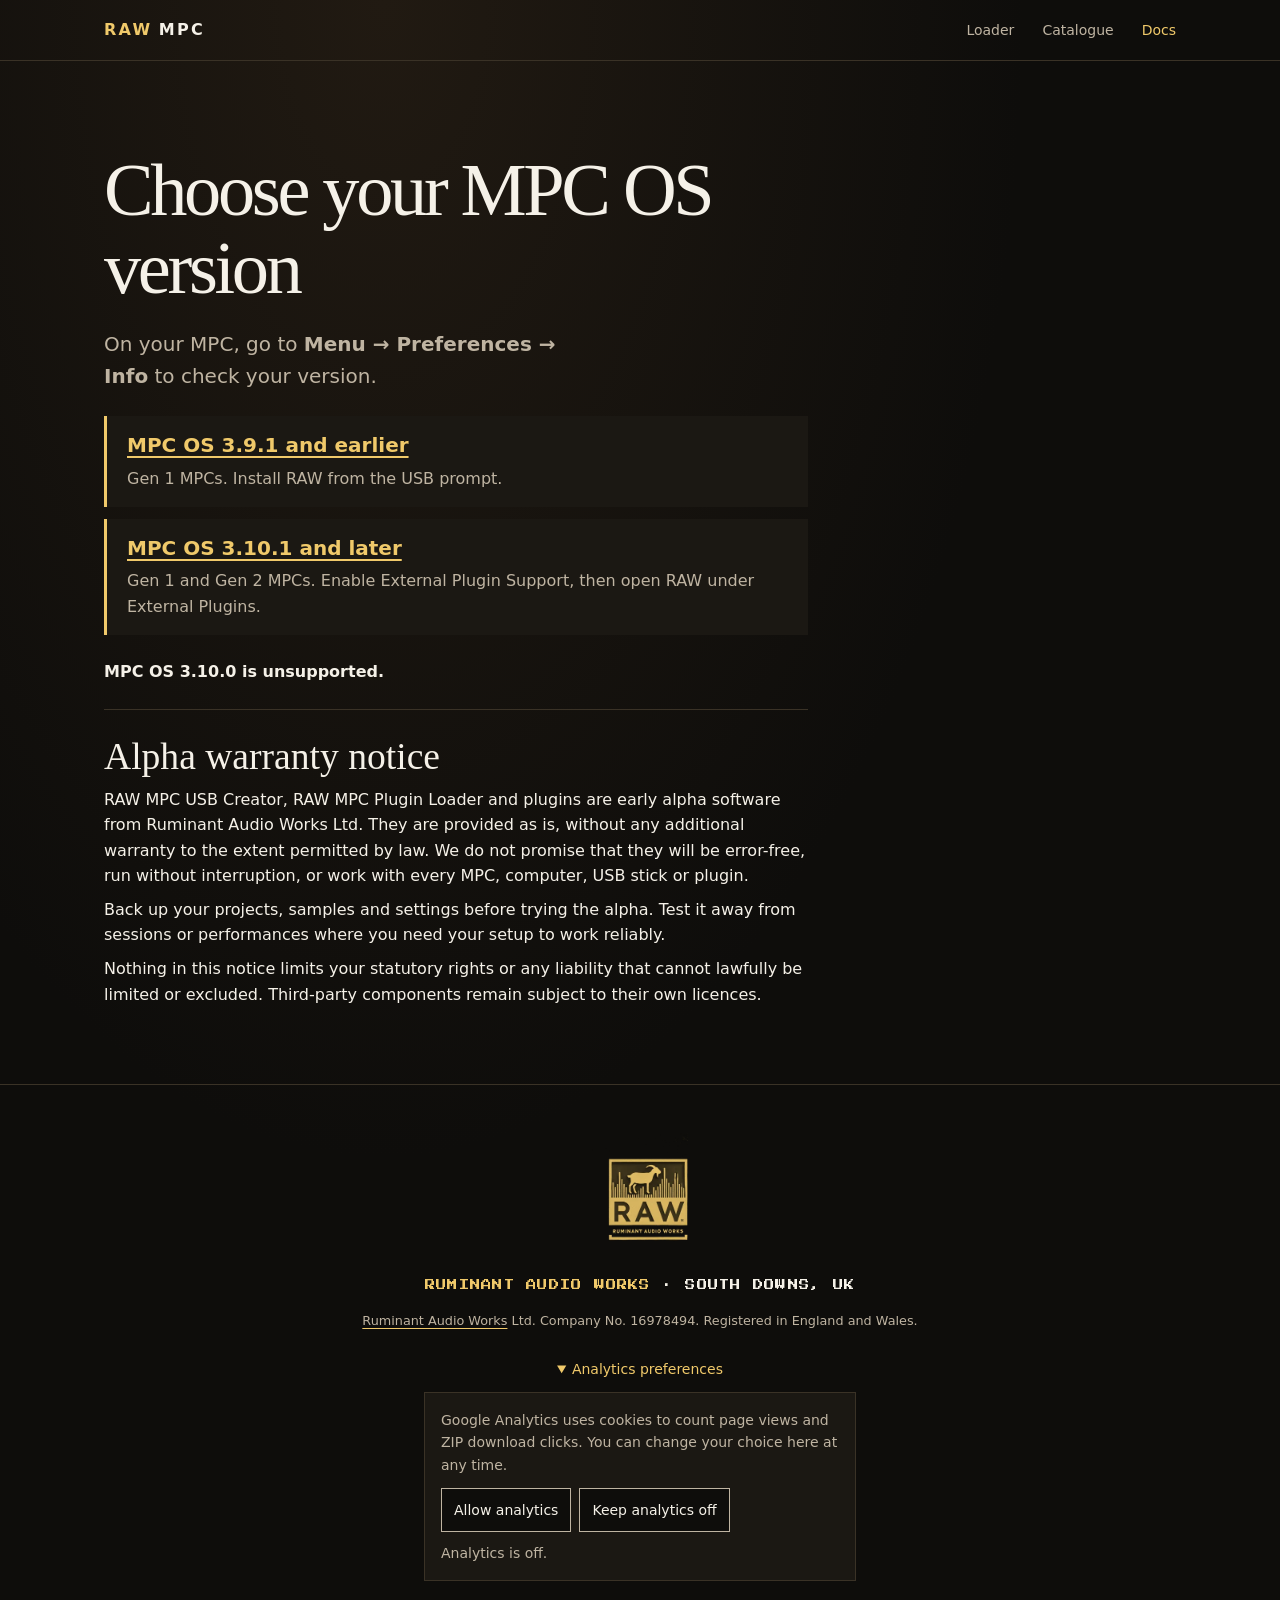
==== commit 61bc6cbb: "Publish Vintage Vocoder for MPC 1.7.0" ====
--- a/docs/index.html
+++ b/docs/index.html
@@ -23,6 +23,8 @@
   <meta name="twitter:image" content="https://mpc.ruminantaudioworks.com/assets/og-image.jpg">
   <meta name="twitter:image:alt" content="RAW MPC Plugin Loader by Ruminant Audio Works">
   <link rel="stylesheet" href="../styles.css?v=alpha6-firmware">
+  <link rel="stylesheet" href="../assets/analytics.css">
+  <script defer src="../assets/analytics.js"></script>
 </head>
 <body>
   <a class="skip-link" href="#main">Skip to content</a>
@@ -75,6 +77,17 @@
       </a>
       <p class="footer-wordmark"><a href="https://taype.ruminantaudioworks.com/ruminant-audio-works/">Ruminant Audio Works</a> <span aria-hidden="true">·</span> South Downs, UK</p>
       <p class="footer-copy"><a href="https://taype.ruminantaudioworks.com/ruminant-audio-works/">Ruminant Audio Works</a> Ltd. Company No. 16978494. Registered in England and Wales.</p>
+      <details class="analytics-preferences" hidden>
+        <summary>Analytics preferences</summary>
+        <div class="analytics-panel">
+          <p>Google Analytics uses cookies to count page views and ZIP download clicks. You can change your choice here at any time.</p>
+          <div class="analytics-actions">
+            <button type="button" data-analytics="allow">Allow analytics</button>
+            <button type="button" data-analytics="decline">Keep analytics off</button>
+          </div>
+          <p role="status"></p>
+        </div>
+      </details>
     </div>
   </footer>
 </body>
--- a/assets/analytics.css
+++ b/assets/analytics.css
@@ -0,0 +1,45 @@
+.analytics-preferences {
+  margin: 1rem auto 0;
+  max-width: 27rem;
+  color: var(--muted);
+  font-size: 0.875rem;
+  text-align: left;
+}
+
+.analytics-preferences summary {
+  width: fit-content;
+  min-height: 2.75rem;
+  margin-inline: auto;
+  padding: 0.6rem 0.4rem;
+  cursor: pointer;
+  color: var(--accent);
+}
+
+.analytics-panel {
+  padding: 1rem;
+  border: 1px solid var(--divider);
+  background: var(--community-panel);
+}
+
+.analytics-panel p { margin: 0 0 0.75rem; }
+
+.analytics-actions {
+  display: flex;
+  flex-wrap: wrap;
+  gap: 0.5rem;
+}
+
+.analytics-actions button {
+  min-height: 2.75rem;
+  padding-inline: 0.75rem;
+  border: 1px solid var(--muted);
+  background: var(--background);
+  color: var(--ink);
+  font: inherit;
+  cursor: pointer;
+}
+
+.analytics-actions button:hover:not(:disabled) { border-color: var(--accent); }
+.analytics-actions button:disabled { color: var(--muted); cursor: default; }
+.analytics-panel [role="status"] { margin: 0.6rem 0 0; }
+.analytics-panel [role="status"]:empty { display: none; }
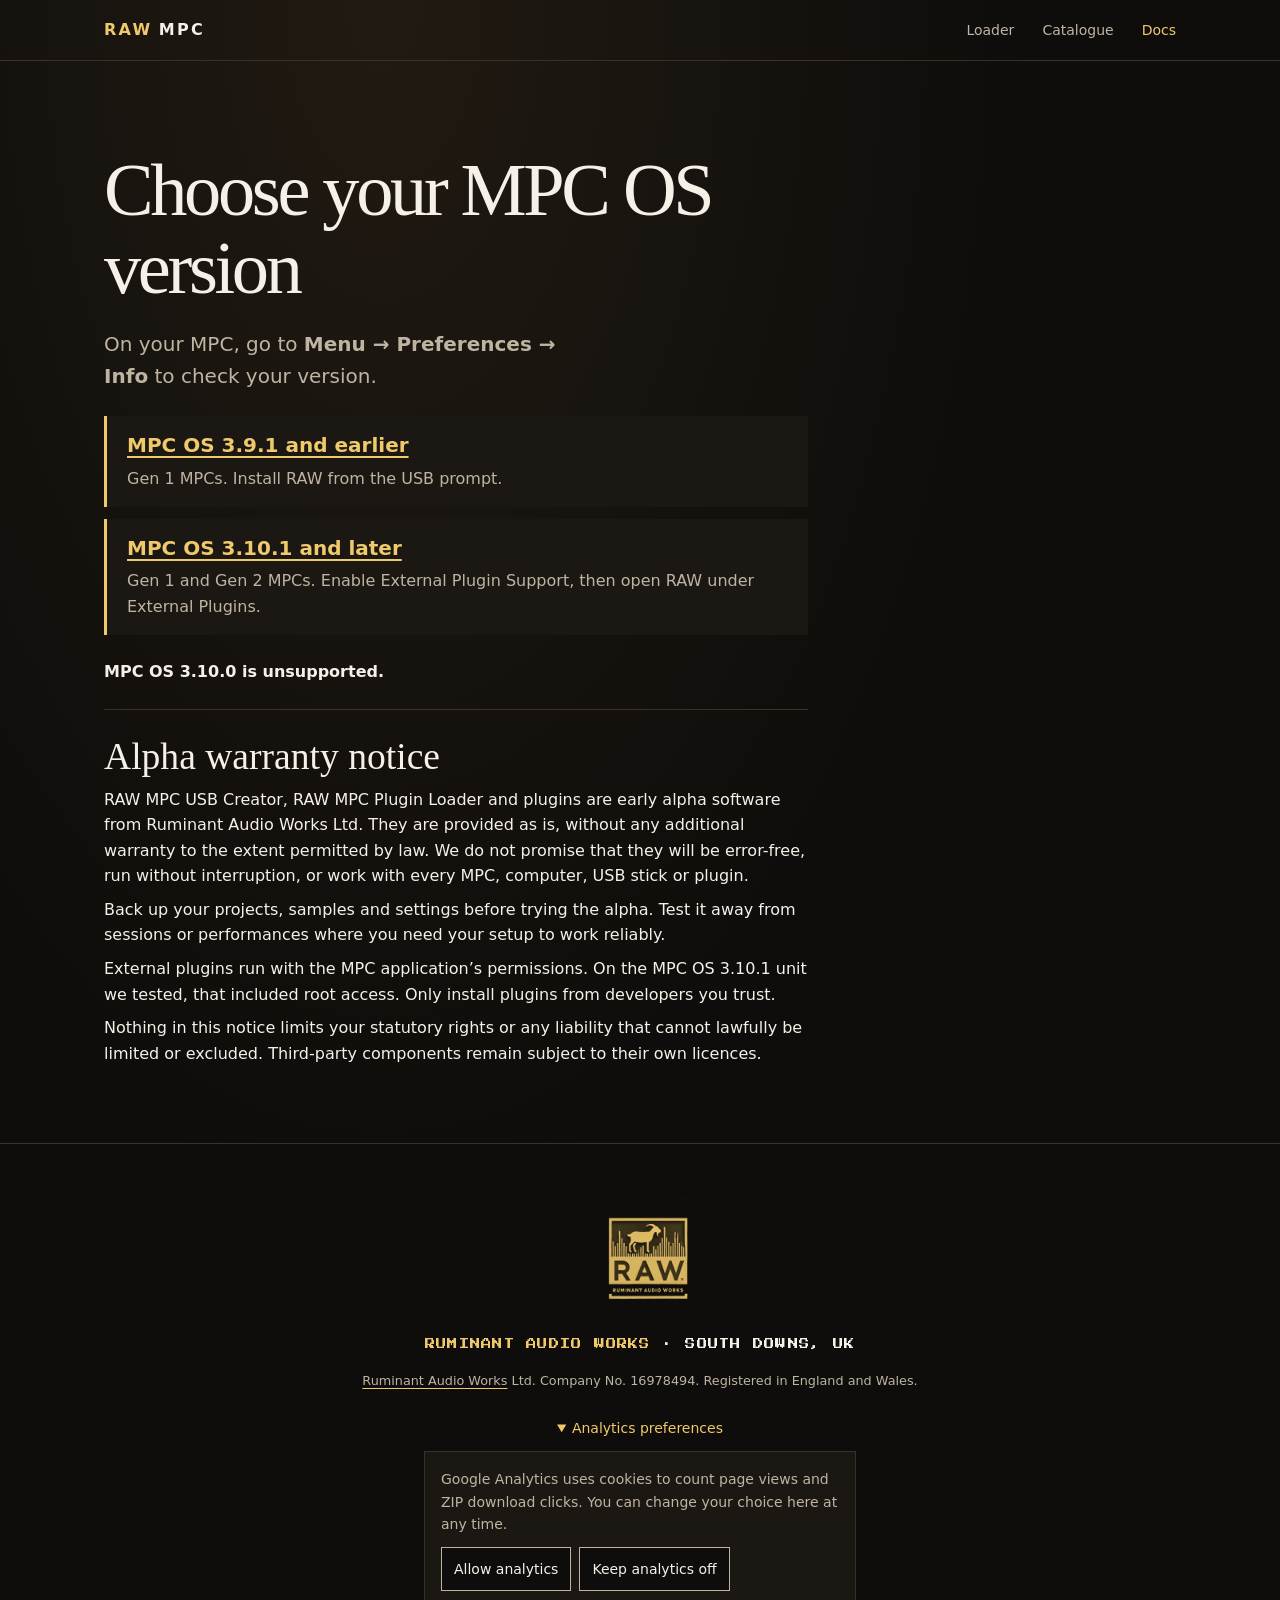
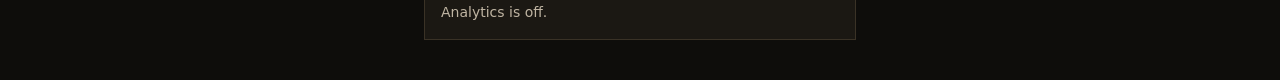
==== commit 95bee456: "Document external plugin permissions" ====
--- a/docs/index.html
+++ b/docs/index.html
@@ -66,6 +66,7 @@
       <h2 id="warranty-title">Alpha warranty notice</h2>
       <p>RAW MPC USB Creator, RAW MPC Plugin Loader and plugins are early alpha software from Ruminant Audio Works Ltd. They are provided as is, without any additional warranty to the extent permitted by law. We do not promise that they will be error-free, run without interruption, or work with every MPC, computer, USB stick or plugin.</p>
       <p>Back up your projects, samples and settings before trying the alpha. Test it away from sessions or performances where you need your setup to work reliably.</p>
+      <p>External plugins run with the MPC application’s permissions. On the MPC OS 3.10.1 unit we tested, that included root access. Only install plugins from developers you trust.</p>
       <p>Nothing in this notice limits your statutory rights or any liability that cannot lawfully be limited or excluded. Third-party components remain subject to their own licences.</p>
     </section>
   </main>
